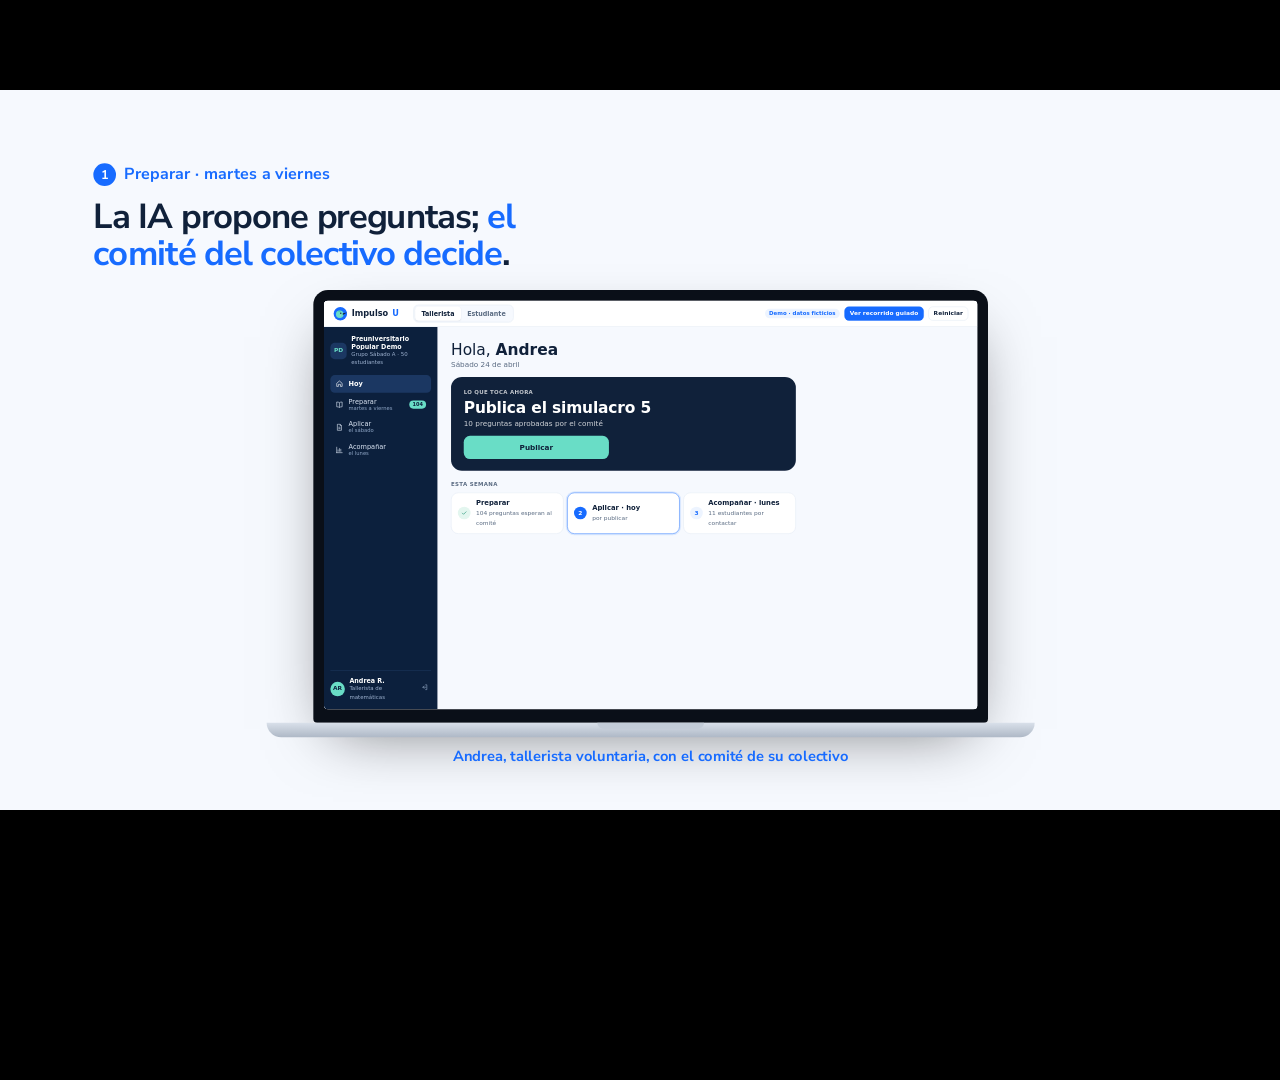
==== vivo/video.html @ 2c9b493f "Deck publicado desde armar_deck.py (2026-11-25)" ====
<!doctype html>
<html lang="es">
<head>
<meta charset="utf-8">
<title>Impulso U · video de la demo</title>
<link rel="preconnect" href="https://fonts.googleapis.com">
<link rel="stylesheet" href="https://fonts.googleapis.com/css2?family=Nunito+Sans:wght@400;600;700&display=swap">
<link rel="stylesheet" href="figuras-doc.css?v=1795576539">
<link rel="stylesheet" href="deck.css?v=1795576539">
</head>
<body class="video">

<section class="lam clara" id="v-preparar" data-escena="vPreparar" data-quien="Video" data-tiempo="0:00" data-notas="">
  <div class="cab-app"><div class="kick a"><span class="mom-n">1</span>Preparar · martes a viernes</div><div class="tit a" style="--i:1">La IA propone preguntas; <em>el comité del colectivo decide</em>.</div></div>
  <div class="laptop" data-app="lap" data-ruta="#/" style="left:470px;top:300px;width:1012px"><div class="pantalla"><div class="vidrio" style="width:980px"></div></div><div class="base"></div></div>
  <div class="quien-dev" style="left:470px;top:985px;width:1012px">Andrea, tallerista voluntaria, con el comité de su colectivo</div>
  <div class="firma"><img class="mk" src="img/logo-isotipo.svg" alt="">Impulso <b>U</b></div><div class="num-l"></div>
</section>
<section class="lam " id="v-aplicar" data-escena="vAplicar" data-quien="Video" data-tiempo="0:00" data-notas="">
  <div class="cab-app"><div class="kick a"><span class="mom-n">2</span>Aplicar · el sábado</div><div class="tit a" style="--i:1">Un código para el grupo, <em>y nada se pierde sin señal</em>.</div></div>
  <div class="tel" data-app="and" data-ruta="#/andrea?p=aplicar" style="left:520px;top:290px;height:680px;width:345px"></div>
  <div class="tel" data-app="tel" data-ruta="#/estudiante" style="left:1060px;top:290px;height:680px;width:345px"></div>
  <div class="quien-dev" style="left:420px;top:990px;width:545px">Andrea · tallerista voluntaria</div>
  <div class="quien-dev" style="left:960px;top:990px;width:545px">Laura · estudiante de grado 11</div>
  <div class="firma"><img class="mk" src="img/logo-isotipo.svg" alt="">Impulso <b>U</b></div><div class="num-l"></div>
</section>
<section class="lam clara" id="v-acompanar" data-escena="vAcompanar" data-quien="Video" data-tiempo="0:00" data-notas="">
  <div class="cab-app"><div class="kick a"><span class="mom-n">3</span>Acompañar · el lunes</div><div class="tit a" style="--i:1">Andrea sabe <em>a quién contactar</em> antes de que abandone.</div></div>
  <div class="tel" data-app="and" data-ruta="#/andrea?p=acompanar" style="left:790px;top:290px;height:680px;width:345px"></div>
  <div class="quien-dev" style="left:688px;top:990px;width:545px">Andrea · tallerista voluntaria</div>
  <div class="firma"><img class="mk" src="img/logo-isotipo.svg" alt="">Impulso <b>U</b></div><div class="num-l"></div>
</section>
<script src="escenas.js?v=1795576539"></script>
<script src="deck.js?v=1795576539"></script>
</body>
</html>
---- vivo/figuras-doc.css ----
/* CSS de las figuras del Doc, encapsulado (lo genera armar_figuras.py). */
.fig-doc *{box-sizing:border-box;margin:0;padding:0}
.fig-doc .fig{width:640px;padding:10px 12px 12px;background:#fff;margin-bottom:30px}
.fig-doc .kick{font-size:9.5px;font-weight:700;color:#176BFF;text-transform:uppercase;letter-spacing:1.1px;margin-bottom:10px}
.fig-doc .row{display:flex;gap:8px;align-items:stretch}
.fig-doc .col{display:flex;flex-direction:column;gap:6px}
.fig-doc .card{border:1px solid #DDE6F2;border-radius:14px;background:#fff;padding:8px 10px;box-shadow:0 2px 10px rgba(16,33,58,.06)}
.fig-doc .soft{background:#EDF4FF;border-color:#EDF4FF;box-shadow:none}
.fig-doc .hot{background:#176BFF;border-color:#176BFF;color:#fff}
.fig-doc .deep{background:#0C203D;border-color:#0C203D;color:#fff}
.fig-doc .amb{background:#FFF3DF;border-color:#F5D9A8}
.fig-doc .dash{border-style:dashed}
.fig-doc .lbl{font-size:8.5px;font-weight:600;color:#176BFF;text-transform:uppercase;letter-spacing:.8px}
.fig-doc .hot .lbl,.fig-doc .deep .lbl{color:#CFE0FF}
.fig-doc .amb .lbl{color:#C27803}
.fig-doc .ttl{font-size:12.5px;font-weight:600;line-height:1.2;margin-top:2px}
.fig-doc .desc{font-size:10px;color:#607187;line-height:1.3;margin-top:3px}
.fig-doc .hot .desc,.fig-doc .deep .desc{color:#E3EDFF}
.fig-doc .q{font-size:10px;font-style:italic;color:#607187;line-height:1.3;margin-top:4px}
.fig-doc .big{font-size:27px;font-weight:800;color:#176BFF;line-height:1}
.fig-doc .deep .big,.fig-doc .deep .mid{color:#69DDC6}
.fig-doc .deep .lbl{color:#69DDC6}
.fig-doc .hot .big,.fig-doc .deep .big{color:#fff}
.fig-doc .amb .big{color:#C27803}
.fig-doc .mid{font-size:19px;font-weight:600;color:#176BFF;line-height:1.05}
.fig-doc .hot .mid{color:#fff}
.fig-doc .note{font-size:8.5px;font-style:italic;color:#607187;margin-top:7px;line-height:1.3}
.fig-doc .note b{font-style:italic;font-weight:600}
.fig-doc .ic{width:17px;height:17px;stroke:#176BFF;fill:none;stroke-width:1.7;stroke-linecap:round;stroke-linejoin:round;flex:none}
.fig-doc .hot .ic,.fig-doc .deep .ic{stroke:#fff}
.fig-doc .amb .ic{stroke:#C27803}
.fig-doc .arr{display:flex;align-items:center;justify-content:center;flex:none;width:16px}
.fig-doc .arr svg{width:14px;height:14px}
.fig-doc .num{width:20px;height:20px;border-radius:6px;background:#EDF4FF;color:#176BFF;font-size:10px;font-weight:600;display:flex;align-items:center;justify-content:center;flex:none}
.fig-doc .num.am{background:#FFF3DF;color:#C27803}
.fig-doc .pill{display:inline-block;flex:none;font-size:8px;font-weight:600;border-radius:9px;padding:2px 7px;text-transform:uppercase}
.fig-doc .p-v{background:#EDF4FF;color:#176BFF}
.fig-doc .p-a{background:#FFF3DF;color:#C27803}
.fig-doc .hd{display:flex;align-items:center;gap:6px}
.fig-doc .chip{border:1px solid #DDE6F2;border-radius:999px;padding:4px 9px;font-size:9.5px;display:flex;align-items:center;gap:5px;background:#fff}
.fig-doc .chip .ic{width:13px;height:13px}
.fig-doc .verif{border:1px dashed #B9CCEA;border-radius:10px;padding:5px 7px;font-size:9px;line-height:1.3;margin-top:6px}
.fig-doc .verif b{color:#176BFF;font-weight:600}
.fig-doc .leg{display:flex;gap:14px;font-size:9px;color:#607187;margin-top:8px;align-items:center}
.fig-doc .sq{width:11px;height:11px;border-radius:3px;display:inline-block;vertical-align:middle;margin-right:4px}
---- vivo/deck.css ----
/* Deck final de Impulso U. Tokens de la guía de marca (artefacto Design System «Impulso U»):
   dos modos (escenario oscuro, app clara), un acento por lámina, Avenir Next, el logo de barras firma cada lámina. */
:root {
  --fondo-o: #0C203D; --sup-o: #10213A; --tinta-o: #FFFFFF; --suave-o: #8FA6C6; --borde-o: #1E3557;
  --fondo-c: #F6F9FE; --sup-c: #FFFFFF; --tinta-c: #10213A; --suave-c: #5A6B82; --borde-c: #DDE6F2;
  --azul: #176BFF; --azul-osc: #0F56D9; --menta: #69DDC6; --suave: #EDF4FF; --ambar: #FFF3DF; --ambar-t: #9A5F00; --ambar-o: #FFB547;
  --ok: #0E8A6A; --mal: #B4372F; --ia: #5B3FC4;
  --fuente: 'Avenir Next', Avenir, 'Nunito Sans', 'Segoe UI', system-ui, sans-serif;
  --curva: cubic-bezier(.2, .7, .2, 1);
}
* { box-sizing: border-box; margin: 0; padding: 0; }
html { width: 100%; height: 100%; overflow: hidden; background: #000; }
body { position: absolute; left: 0; top: 0; width: 1920px; height: 1080px; overflow: hidden; transform-origin: 0 0; font-family: var(--fuente); background: var(--fondo-o); }

/* ---------- Lámina */
.lam { position: absolute; inset: 0; padding: 110px 140px 120px; display: flex; flex-direction: column; opacity: 0; visibility: hidden; transition: opacity .5s ease, visibility .5s; color: var(--tinta-o);
  background: radial-gradient(1100px 760px at 85% 0%, #14325E 0%, var(--fondo-o) 62%); }
.lam.clara { background: var(--fondo-c); color: var(--tinta-c); }
.lam.activa { opacity: 1; visibility: visible; z-index: 2; }
.lam.centro { justify-content: center; }

/* Firma: el logo en la esquina, siempre (guía: el logo firma, no se anima). */
.firma { position: absolute; left: 140px; bottom: 44px; display: flex; align-items: center; gap: 12px; font-size: 22px; font-weight: 700; letter-spacing: -.01em; }
.firma .mk { width: 38px; height: 38px; border-radius: 50%; }
.firma b { color: var(--menta); }
.clara .firma { color: var(--tinta-c); }
.clara .firma b { color: var(--azul); }
.num-l { position: absolute; right: 140px; bottom: 50px; font-size: 18px; color: var(--suave-o); font-variant-numeric: tabular-nums; }
.clara .num-l { color: var(--suave-c); }
.fuente { position: absolute; left: 330px; right: 260px; bottom: 50px; font-size: 17px; line-height: 1.35; color: var(--suave-o); }
.clara .fuente { color: var(--suave-c); }

/* Etiqueta superior (kicker) y titular con tesis */
.kick { font-size: 24px; font-weight: 700; color: var(--menta); letter-spacing: .02em; margin-bottom: 18px; }
.clara .kick { color: var(--azul); }
.tit { font-size: 66px; font-weight: 700; line-height: 1.06; letter-spacing: -.025em; max-width: 24ch; text-wrap: balance; }
.tit em { font-style: normal; color: var(--menta); }
.clara .tit em { color: var(--azul); }
.bajada { font-size: 30px; line-height: 1.38; color: #C9D6EA; margin-top: 20px; max-width: 46ch; }
.clara .bajada { color: var(--suave-c); }

/* Aparición por pasos */
.p { opacity: 0; transform: translateY(26px); transition: opacity .55s var(--curva), transform .55s var(--curva); }
.p.ver { opacity: 1; transform: none; }
.activa .a { animation: entra .7s var(--curva) both; animation-delay: calc(var(--i, 0) * 120ms); }
@keyframes entra { from { opacity: 0; transform: translateY(26px); } to { opacity: 1; transform: none; } }

/* Disposición en dos columnas: texto a la izquierda, producto a la derecha */
.dos { display: grid; grid-template-columns: 640px 1fr; gap: 70px; align-items: center; flex: 1; }
.dos.ancho { grid-template-columns: 560px 1fr; }
.lista-p { display: flex; flex-direction: column; gap: 26px; margin-top: 36px; }
.lista-p > div { display: grid; grid-template-columns: 54px 1fr; gap: 18px; align-items: start; font-size: 27px; line-height: 1.32; color: #DCE6F5; }
.clara .lista-p > div { color: #33465F; }
.lista-p .n { width: 54px; height: 54px; border-radius: 50%; display: grid; place-items: center; font-weight: 700; font-size: 24px; background: rgba(105, 221, 198, .14); color: var(--menta); }
.clara .lista-p .n { background: var(--suave); color: var(--azul); }
.lista-p b { color: #fff; }
.clara .lista-p b { color: var(--tinta-c); }

/* ---------- Dispositivos con la app real adentro */
.escenario { position: relative; height: 760px; }
.laptop { position: absolute; }
.laptop .pantalla { position: relative; background: #0A0F18; border-radius: 22px 22px 6px 6px; padding: 16px 16px 20px; box-shadow: 0 40px 90px -30px rgba(0, 0, 0, .55); }
.laptop .vidrio { position: relative; overflow: hidden; border-radius: 6px; background: #F6F9FE; }
.laptop .base { height: 22px; margin: 0 -70px; background: linear-gradient(#D9E0EA, #AEB8C6); border-radius: 0 0 26px 26px; position: relative; }
.laptop .base::after { content: ''; position: absolute; left: 50%; top: 0; width: 160px; height: 9px; translate: -50% 0; background: #C3CCD8; border-radius: 0 0 10px 10px; }
.tel { position: absolute; overflow: hidden; border-radius: 52px; box-shadow: 0 40px 90px -25px rgba(0, 0, 0, .6); }
.tel.claro { box-shadow: 0 30px 70px -25px rgba(16, 33, 58, .35); }
.vidrio iframe, .tel iframe { position: absolute; left: 0; top: 0; border: 0; transform-origin: 0 0; background: #F6F9FE; }
.tel iframe { background: transparent; }
.cargando::before { content: ''; position: absolute; inset: 0; background: #F6F9FE; }

/* Rótulos sobre la app: aro en el elemento, línea y una caja con el dato */
.capa-rotulos { position: absolute; inset: 0; pointer-events: none; z-index: 5; }
.aro { position: absolute; border: 4px solid var(--menta); border-radius: 14px; transition: opacity .4s var(--curva); opacity: 0; }
.aro.ver { opacity: 1; animation: late .9s ease-in-out 2; }  /* pulsa dos veces al aparecer y queda quieto */
.clara .aro { border-color: var(--azul); }
@keyframes late { 50% { outline: 8px solid rgba(105, 221, 198, .28); outline-offset: 2px; } }
/* Cabecera de las láminas con la app: titular arriba, dispositivos debajo, rótulos en los márgenes */
.cab-app { position: absolute; left: 140px; top: 110px; right: 140px; }
.cab-app .tit { font-size: 52px; max-width: 36ch; }
.rotulo { position: absolute; max-width: 430px; background: var(--sup-o); color: #fff; border: 1px solid #2B4B78; border-radius: 18px; padding: 16px 22px; font-size: 24px; line-height: 1.3; box-shadow: 0 24px 50px -20px rgba(0, 0, 0, .6); opacity: 0; transform: translateY(10px); transition: all .45s var(--curva); }
.rotulo.ver { opacity: 1; transform: none; }
.rotulo .dato { display: block; font-size: 44px; font-weight: 700; color: var(--menta); letter-spacing: -.02em; line-height: 1.05; margin-bottom: 4px; font-variant-numeric: tabular-nums; }
.clara .rotulo { background: var(--tinta-c); border-color: var(--tinta-c); }
.linea-r { position: absolute; height: 3px; background: var(--menta); transform-origin: 0 50%; opacity: 0; transition: opacity .4s; }
.linea-r.ver { opacity: .9; }
.clara .linea-r { background: var(--azul); }

/* ---------- Pila de fotocopias (problema) */
.pila { position: relative; width: 420px; height: 520px; }
.pila span { position: absolute; left: 40px; bottom: 30px; width: 300px; height: 390px; background: #fff; border-radius: 6px; box-shadow: 0 3px 10px rgba(0, 0, 0, .3);
  background-image: repeating-linear-gradient(#fff 0 26px, #E4EAF3 26px 28px); background-position: 0 70px; background-size: 100% calc(100% - 110px); background-repeat: no-repeat;
  opacity: 0; transform: translate(var(--x), calc(var(--y) - 60px)) rotate(var(--r)); transition: opacity .35s ease, transform .55s var(--curva); }
.pila span::before { content: ''; position: absolute; left: 28px; top: 28px; width: 150px; height: 14px; border-radius: 7px; background: #C9D3E2; }
.pila.ver span { opacity: 1; transform: translate(var(--x), var(--y)) rotate(var(--r)); }

/* Puntos: 100 jóvenes */
.puntos { display: grid; grid-template-columns: repeat(10, 46px); gap: 18px; }
.puntos i { width: 46px; height: 46px; border-radius: 50%; background: #fff; opacity: .9; transition: opacity .6s ease, transform .6s var(--curva), background .6s ease; transition-delay: var(--d); }
.puntos.filtro i { opacity: .1; transform: scale(.7); }
.puntos.filtro i.queda { opacity: 1; transform: scale(1.05); background: var(--menta); }
.puntos.meta i.meta { opacity: 1; transform: scale(1.05); background: var(--azul); }
.puntos.meta i.queda { background: var(--menta); }

/* ---------- Gráficos SVG */
.graf text { font-family: var(--fuente); }
.graf .eje { fill: var(--suave-o); font-size: 20px; }
.clara .graf .eje { fill: var(--suave-c); }
.graf .rot { font-size: 24px; font-weight: 600; fill: #fff; }
.clara .graf .rot { fill: var(--tinta-c); }
.graf .val { font-size: 26px; font-weight: 700; fill: #fff; font-variant-numeric: tabular-nums; }
.clara .graf .val { fill: var(--tinta-c); }
.graf .barra { transform-box: fill-box; transform-origin: left; transform: scaleX(0); transition: transform .9s var(--curva); }
.graf .barra.v { transform-origin: bottom; transform: scaleY(0); }
.graf.ver .barra, .ver .graf .barra { transform: none; }
.graf .arco { transition: stroke-dashoffset 1.1s var(--curva); }

/* Matriz de competencia */
.matriz { position: relative; width: 1100px; height: 640px; border-left: 3px solid #C7D3E3; border-bottom: 3px solid #C7D3E3; margin: 10px 0 0 170px; }
.matriz .cuad { position: absolute; left: 50%; top: 0; width: 50%; height: 50%; background: #E3EDFF; border-radius: 0 0 0 28px; }
.matriz .eje { position: absolute; font-size: 22px; font-weight: 600; color: var(--suave-c); }
.matriz .x-izq { left: 0; bottom: -42px; } .matriz .x-der { right: 0; bottom: -42px; }
.matriz .y-arr { left: -18px; top: 0; transform: translateX(-100%); text-align: right; width: 160px; }
.matriz .y-aba { left: -18px; bottom: 0; transform: translateX(-100%); text-align: right; width: 160px; }
.matriz .pto { position: absolute; translate: -50% -50%; background: #fff; border: 1px solid var(--borde-c); border-radius: 22px; padding: 14px 22px; font-size: 26px; font-weight: 700; color: var(--tinta-c); box-shadow: 0 8px 24px rgba(16, 33, 58, .08); white-space: nowrap; }
.matriz .pto span { display: block; font-size: 18px; font-weight: 500; color: var(--suave-c); margin-top: 3px; }
.matriz .pto.gris { background: #EEF2F7; color: var(--suave-c); }
.matriz .pto.nuestro { background: var(--azul); border-color: var(--azul); color: #fff; font-size: 32px; box-shadow: 0 20px 40px -14px rgba(23, 107, 255, .7); }
.matriz .pto.nuestro span { color: #DCE8FF; }

/* Quién ve qué: matriz de acceso */
.acceso { border-collapse: separate; border-spacing: 0; font-size: 24px; color: var(--tinta-c); }
.acceso th { font-size: 19px; font-weight: 700; color: var(--suave-c); text-align: center; padding: 0 14px 14px; vertical-align: bottom; line-height: 1.2; }
.acceso th:first-child { text-align: left; }
.acceso td { padding: 15px 14px; border-top: 1px solid var(--borde-c); text-align: center; }
.acceso td:first-child { text-align: left; font-weight: 600; white-space: nowrap; }
.acceso td small { display: block; font-size: 16px; font-weight: 500; color: var(--suave-c); }
.si, .no, .agr { display: inline-grid; place-items: center; width: 42px; height: 42px; border-radius: 50%; font-weight: 700; font-size: 22px; }
.si { background: #E3F7F1; color: var(--ok); }
.no { background: #F1F4F8; color: #9AA8BA; }
.agr { width: auto; padding: 0 14px; border-radius: 21px; background: var(--suave); color: var(--azul); font-size: 17px; height: 36px; }
.acceso tr.ia td:first-child { color: var(--ia); }

/* Línea de vida de los datos */
.vida { display: grid; grid-template-columns: 1.4fr 1fr 1fr 1.2fr; margin-top: 40px; }
.vida > div { position: relative; padding: 20px 22px 0; border-top: 8px solid var(--azul); font-size: 21px; line-height: 1.3; color: #33465F; }
.vida > div:nth-child(2) { border-color: var(--menta); }
.vida > div:nth-child(3) { border-color: var(--ambar-o); }
.vida > div:nth-child(4) { border-color: #C3CCD8; }
.vida b { display: block; color: var(--tinta-c); font-size: 22px; margin-bottom: 4px; }

/* Flujo de responsables (datos) */
.flujo { display: flex; align-items: center; gap: 18px; margin-top: 34px; }
.flujo .nodo { background: var(--sup-c); border: 1px solid var(--borde-c); border-radius: 20px; padding: 18px 22px; font-size: 21px; line-height: 1.3; color: #33465F; width: 250px; }
.flujo .nodo b { display: block; font-size: 23px; color: var(--tinta-c); }
.flujo .nodo.resp { border: 2px solid var(--azul); }
.flujo .fl { font-size: 34px; color: var(--azul); }

/* Embudo del mercado */
.embudo { display: flex; flex-direction: column; align-items: center; gap: 14px; }
.embudo > div { border-radius: 24px; padding: 22px 36px; text-align: center; font-size: 24px; line-height: 1.3; color: #DCE6F5; background: rgba(255, 255, 255, .06); border: 1px solid rgba(255, 255, 255, .14); }
.embudo > div b { display: block; font-size: 46px; color: #fff; letter-spacing: -.02em; }
.embudo > div:nth-child(1) { width: 100%; }
.embudo > div:nth-child(2) { width: 78%; }
.embudo > div:nth-child(3) { width: 56%; background: rgba(105, 221, 198, .14); border-color: rgba(105, 221, 198, .55); }
.embudo > div:nth-child(3) b { color: var(--menta); }

/* Columnas del MVP */
.mvp { display: grid; grid-template-columns: repeat(3, 1fr); gap: 28px; margin-top: 30px; }
.mvp .cab { border-radius: 16px; padding: 16px 22px; font-size: 28px; font-weight: 700; margin-bottom: 14px; }
.mvp .c1 .cab { background: var(--azul); color: #fff; }
.mvp .c2 .cab { background: var(--tinta-c); color: #fff; }
.mvp .c3 .cab { background: var(--ambar); color: var(--ambar-t); }
.mvp ul { list-style: none; display: flex; flex-direction: column; gap: 10px; }
.mvp li { background: #fff; border-radius: 14px; padding: 14px 20px; font-size: 23px; color: var(--tinta-c); box-shadow: 0 6px 18px rgba(16, 33, 58, .06); }
.mvp li span { display: block; font-size: 17px; color: var(--suave-c); margin-top: 2px; }

/* Equipo */
.equipo { display: grid; grid-template-columns: repeat(4, 1fr); gap: 28px; margin-top: 44px; }
.persona { background: #fff; border-radius: 24px; padding: 30px; box-shadow: 0 10px 30px rgba(16, 33, 58, .08); }
.persona .av { width: 80px; height: 80px; border-radius: 50%; background: var(--suave); color: var(--azul); font-size: 30px; font-weight: 700; display: grid; place-items: center; margin-bottom: 18px; }
.persona h3 { font-size: 30px; color: var(--tinta-c); }
.persona .rol { font-size: 20px; font-weight: 700; color: var(--azul); margin-top: 4px; }
.persona p { font-size: 21px; color: var(--suave-c); margin-top: 10px; line-height: 1.35; }

/* Tabla de escenarios (anexo) */
.tabla { border-collapse: collapse; margin-top: 30px; font-size: 32px; color: var(--tinta-c); font-variant-numeric: tabular-nums; }
.tabla th { font-size: 22px; color: var(--suave-c); text-align: right; padding: 14px 40px; border-bottom: 2px solid var(--tinta-c); }
.tabla th:first-child, .tabla td:first-child { text-align: left; }
.tabla td { padding: 16px 40px; text-align: right; border-bottom: 1px solid var(--borde-c); }
.tabla tr.base td { font-weight: 700; color: var(--azul); }
.tabla td.neg { color: var(--mal); }

/* El colibrí: siempre sobre su círculo; uno por lámina */
.colibri { width: 220px; height: 220px; border-radius: 50%; }
.colibri.aro-b { box-shadow: 0 0 0 10px rgba(255, 255, 255, .92); }

/* Figuras del Doc en el anexo */
.figlam .fig-doc { transform-origin: 0 0; }

/* Vista libre de la app (anexo): ocupa toda la lámina */
.libre { position: absolute; inset: 0; }
.libre iframe { width: 100%; height: 100%; border: 0; }

#capa-num { display: none; }
body.con-num .num-l { display: block; }
.num-l { display: none; }

/* Cuadrante de competencia (2×2 con ejes al centro) */
.cuadrante { position: relative; width: 1420px; height: 640px; margin: 24px auto 0; }
.cuadrante .q { position: absolute; width: 50%; height: 50%; padding: 18px 24px; }
.cuadrante .q span { font-size: 18px; font-weight: 700; letter-spacing: .04em; text-transform: uppercase; color: #9AA8BA; }
.cuadrante .q1 { left: 0; top: 0; } .cuadrante .q2 { left: 50%; top: 0; background: #E3EDFF; border-radius: 0 28px 0 0; }
.cuadrante .q2 span { color: var(--azul); } .cuadrante .q3 { left: 0; top: 50%; } .cuadrante .q4 { left: 50%; top: 50%; }
.cuadrante .q2, .cuadrante .q4 { text-align: right; }
.cuadrante .q3, .cuadrante .q4 { display: flex; align-items: flex-end; } .cuadrante .q4 { justify-content: flex-end; }
.cuadrante .ej-x { position: absolute; left: 0; right: 0; top: 50%; height: 3px; background: #C7D3E3; }
.cuadrante .ej-y { position: absolute; top: 0; bottom: 0; left: 50%; width: 3px; background: #C7D3E3; }
.cuadrante .et { position: absolute; font-size: 20px; font-weight: 700; color: var(--suave-c); background: var(--fondo-c); padding: 2px 10px; }
.cuadrante .et-arr { left: 50%; top: -14px; translate: -50% 0; } .cuadrante .et-aba { left: 50%; bottom: -14px; translate: -50% 0; }
.cuadrante .et-izq { left: 0; top: 50%; translate: 0 -50%; } .cuadrante .et-der { right: 0; top: 50%; translate: 0 -50%; }
.cuadrante .pto { position: absolute; translate: -50% -50%; background: #fff; border: 1px solid var(--borde-c); border-radius: 18px; padding: 10px 18px; font-size: 23px; font-weight: 700; color: var(--tinta-c); box-shadow: 0 8px 24px rgba(16, 33, 58, .08); white-space: nowrap; }
.cuadrante .pto span { display: block; font-size: 16px; font-weight: 500; color: var(--suave-c); }
.cuadrante .pto.gris { background: #EEF2F7; color: var(--suave-c); }
.cuadrante .pto.nuestro { background: var(--azul); border-color: var(--azul); color: #fff; font-size: 30px; padding: 14px 24px; box-shadow: 0 20px 40px -14px rgba(23, 107, 255, .7); }
.cuadrante .pto.nuestro span { color: #DCE8FF; font-size: 18px; }

/* Tracción: hitos en una línea de tiempo */
.hitos { display: grid; grid-template-columns: repeat(4, 1fr); gap: 36px; margin-top: 90px; position: relative; border-top: 4px solid #1E3557; padding-top: 40px; }
.hitos > div { position: relative; font-size: 24px; line-height: 1.35; color: #DCE6F5; }
.hitos .pt { position: absolute; top: -54px; left: 0; width: 26px; height: 26px; border-radius: 50%; background: var(--menta); box-shadow: 0 0 0 8px rgba(105, 221, 198, .2); }
.hitos b { display: block; font-size: 22px; color: var(--suave-o); }
.hitos .cifra { font-size: 84px; font-weight: 700; color: var(--menta); letter-spacing: -.03em; line-height: 1.05; margin: 8px 0 6px; }

/* Go-to-market: flujo por etapas */
.gtm { display: grid; grid-template-columns: 1fr 44px 1fr 44px 1fr 44px 1fr; align-items: stretch; margin-top: 40px; }
.gtm > div:not(.fl) { background: #fff; border-radius: 22px; padding: 24px 24px 20px; box-shadow: 0 10px 30px rgba(16, 33, 58, .07); display: flex; flex-direction: column; }
.gtm .et { font-size: 18px; font-weight: 700; letter-spacing: .05em; text-transform: uppercase; color: var(--azul); }
.gtm b { font-size: 27px; color: var(--tinta-c); margin-top: 8px; line-height: 1.15; }
.gtm p { font-size: 20px; color: var(--suave-c); line-height: 1.35; margin-top: 10px; flex: 1; }
.gtm .met { margin-top: 14px; font-size: 18px; font-weight: 700; color: var(--tinta-c); background: var(--suave); border-radius: 12px; padding: 8px 12px; }
.gtm .destacado { background: var(--azul) !important; }
.gtm .destacado .et, .gtm .destacado p { color: #DCE8FF; } .gtm .destacado b { color: #fff; } .gtm .destacado .met { background: rgba(255, 255, 255, .16); color: #fff; }
.gtm .fl { display: grid; place-items: center; font-size: 34px; color: var(--azul); }
.venta { margin-top: 30px; font-size: 22px; color: #33465F; background: var(--ambar); border-radius: 16px; padding: 16px 22px; }
.venta b { color: var(--ambar-t); }

/* Impacto: un punto por joven */
.campo { position: relative; margin-top: 34px; }
.campo canvas { width: 1640px; height: 440px; display: block; }
.campo .leyenda { display: flex; gap: 40px; margin-top: 14px; font-size: 22px; color: var(--suave-o); }
.campo .leyenda i { display: inline-block; width: 14px; height: 14px; border-radius: 50%; background: var(--menta); margin-right: 10px; vertical-align: 1px; }
.campo .leyenda i.gris { background: #2B4B78; }
.campo .leyenda b { color: var(--menta); }
.tres { display: grid; grid-template-columns: repeat(3, 1fr); gap: 40px; margin-top: 30px; }
.tres > div { font-size: 22px; line-height: 1.35; color: #C9D6EA; border-top: 2px solid #1E3557; padding-top: 14px; }
.tres b { display: block; font-size: 40px; color: #fff; letter-spacing: -.02em; margin-bottom: 4px; }

/* Costo por estudiante: pictograma */
.pictos { display: grid; grid-template-columns: 300px 90px 1fr; align-items: start; gap: 30px; margin-top: 60px; }
.pictos .uno, .pictos .muchos { display: flex; flex-direction: column; }
.pictos .fila { display: flex; flex-wrap: wrap; gap: 10px; }
.pictos b { font-size: 46px; color: var(--tinta-c); letter-spacing: -.02em; margin-top: 14px; display: block; }
.pictos span { font-size: 22px; color: var(--suave-c); }
.pictos .igual { font-size: 80px; font-weight: 700; color: var(--suave-c); text-align: center; margin-top: 10px; }
.per { display: inline-block; animation: entra .5s var(--curva) both; animation-delay: var(--d); }
.per.chica svg { width: 34px; height: 44px; }
.p:not(.ver) .per { animation: none; }

/* Cuadrante con logos de los competidores */
.cuadrante .pto.logo { display: grid; grid-template-columns: auto 1fr; column-gap: 12px; align-items: center; text-align: left; }
.cuadrante .pto.logo img { width: 40px; height: 40px; border-radius: 10px; object-fit: contain; grid-row: span 2; background: #fff; }
.cuadrante .pto.logo img + img { margin-left: -6px; }
.cuadrante .pto.logo:has(img + img) { grid-template-columns: auto auto 1fr; }
.cuadrante .pto.logo:has(img + img) span { grid-column: 3; }
.cuadrante .pto.logo span { grid-column: 2; }
.cuadrante .pto.nuestro.logo img { border-radius: 50%; background: none; }

/* Go-to-market: etapas y red */
.etapas { display: flex; flex-direction: column; gap: 22px; }
.etapas > div { font-size: 22px; line-height: 1.35; color: #C9D6EA; border-left: 4px solid #1E3557; padding-left: 18px; }
.etapas > div.ver { border-color: var(--menta); }
.etapas b { display: block; font-size: 24px; color: #fff; margin-bottom: 4px; }
.red .p { transition: opacity .6s var(--curva); transform: none !important; }

/* ---------- Mercado: el hueco entre colectivos y simulacros pagos */
.hueco { display: grid; grid-template-columns: 500px 1fr 500px; align-items: start; margin-top: 30px; }
.hueco .lado { display: flex; flex-direction: column; align-items: center; text-align: center; }
.hueco .lado img { width: 430px; height: 307px; }
.hueco .lado b { font-size: 30px; margin-top: 10px; }
.hueco .lado span { font-size: 21px; line-height: 1.35; color: #C9D6EA; margin-top: 6px; max-width: 26ch; }
.hueco .medio { position: relative; height: 300px; }
.hueco .vacio, .hueco .puente { position: absolute; left: 0; right: 0; top: 190px; width: 100%; height: 40px; }
.hueco .puente { transform: scaleX(0); transform-origin: left; opacity: 1; transition: transform 1s var(--curva) .2s; }
.hueco .puente.ver { transform: scaleX(1); }
.hueco .cruza { position: absolute; width: 170px; height: 170px; top: 40px; left: -60px; opacity: 0; transform: none; transition: left 1.2s var(--curva), opacity .4s; }
.hueco .cruza.ver { left: calc(50% - 85px); opacity: 1; }
.hueco .nombre { position: absolute; left: 0; right: 0; top: 236px; text-align: center; font-size: 30px; font-weight: 700; color: var(--menta); }
.criterios { display: grid; grid-template-columns: repeat(3, 1fr); gap: 30px; margin-top: auto; margin-bottom: 30px; }
.criterios > div { font-size: 21px; line-height: 1.35; color: #C9D6EA; border-top: 3px solid var(--menta); padding-top: 14px; }
.criterios b { display: block; font-size: 24px; color: #fff; margin-bottom: 4px; }
.criterios i { color: var(--ambar-o); font-style: normal; }

/* ---------- Go-to-market: 12 semanas y compuerta */
.eje-t { font-size: 18px; color: var(--suave-o); margin: 0 0 6px 250px; }
.gantt .p { transform: none; }
.gantt .p rect { transform-box: fill-box; transform-origin: left; transform: scaleX(0); transition: transform .8s var(--curva) .1s; }
.gantt .p.ver rect { transform: scaleX(1); }
.compuerta { background: var(--sup-o); border: 2px solid var(--menta); border-radius: 22px; padding: 26px 28px; display: flex; flex-direction: column; gap: 16px; }
.compuerta .cab { font-size: 26px; font-weight: 700; color: var(--menta); }
.compuerta .ind { display: flex; flex-direction: column; gap: 6px; font-size: 21px; line-height: 1.3; border-top: 1px solid var(--borde-o); padding-top: 14px; }
.compuerta .ind i { align-self: flex-start; font-style: normal; font-size: 17px; font-weight: 700; color: var(--ambar-o); border: 2px dashed var(--ambar-o); border-radius: 999px; padding: 3px 14px; }
.despues { font-size: 22px; line-height: 1.4; color: #C9D6EA; margin-top: auto; margin-bottom: 40px; max-width: 80ch; }
.despues b { color: #fff; }

/* ---------- Ask: tramos con compuerta */
.tramos { display: grid; grid-template-columns: repeat(3, 1fr); gap: 40px; align-items: end; margin-top: 40px; height: 520px; }
.tramos .tr { display: flex; flex-direction: column; }
.tramos .llave { font-size: 19px; font-weight: 700; color: var(--ambar-o); border-left: 4px solid var(--ambar-o); padding-left: 12px; margin-bottom: 14px; min-height: 52px; }
.tramos .barra-t { border-radius: 18px 18px 6px 6px; display: flex; align-items: flex-start; padding: 18px 22px; }
.tramos .barra-t b { font-size: 46px; letter-spacing: -.02em; }
.tramos .fuera .barra-t { border: 3px dashed #4C6A96; background: transparent !important; }
.tramos .fuera .barra-t b { font-size: 34px; color: #C9D6EA; }
.tramos .nom { font-size: 26px; font-weight: 700; margin-top: 14px; }
.tramos .cu { font-size: 20px; color: #C9D6EA; margin-top: 4px; }
.ejecutora { display: flex; gap: 22px; align-items: center; margin-top: 26px; font-size: 22px; line-height: 1.4; color: #C9D6EA; max-width: 1200px; }
.ejecutora img { width: 120px; height: 86px; flex: none; }
.ejecutora b { color: #fff; }
.tramos .tr:nth-child(2) .barra-t b { color: var(--sup-o); }

/* ---------- País: Colombia hecha de 100 personas */
.mapa-caja { display: flex; flex-direction: column; align-items: center; }
.mapa .pm { fill: #2B4B78; }
.lam.activa .mapa .pm.entra { animation: enciende .5s var(--curva) forwards; animation-delay: calc(1.1s + var(--d)); }
@keyframes enciende { to { fill: #69DDC6; } }
.mapa-ley { display: flex; gap: 30px; font-size: 22px; color: var(--suave-o); margin-top: 18px; }
.mapa-ley i { display: inline-block; width: 16px; height: 16px; border-radius: 50%; background: #2B4B78; margin-right: 10px; vertical-align: -1px; }
.mapa-ley i.si { background: var(--menta); }

/* ---------- Bogotá: la barra de bachilleres; el tramo que no entra va al colectivo */
.bog-esc { display: grid; grid-template-columns: 880px 130px 1fr; align-items: center; gap: 20px; margin-top: 60px; }
.bbar { display: flex; height: 120px; gap: 0; }
.bbar > div { height: 100%; transition: transform .8s var(--curva), background .6s, margin .8s var(--curva); }
.bbar .b-entra { background: var(--azul); border-radius: 18px 0 0 18px; }
.bbar .b-fuera { background: #4C6A96; border-radius: 0 18px 18px 0; }
.bog-esc:has(.bog-ley .p.ver) .bbar .b-fuera { background: var(--ambar-o); margin-left: 16px; border-radius: 18px; transform: translateY(-14px); }
.bog-esc:has(.colect.ver) .bbar .b-fuera { transform: translate(40px, -14px); }
.bog-ley { display: flex; flex-wrap: wrap; gap: 10px 34px; font-size: 23px; color: #C9D6EA; margin-top: 22px; }
.bog-ley b { color: #fff; font-size: 30px; margin-right: 6px; }
.bog-ley b.am { color: var(--ambar-o); }
.bog-ley .nota { font-size: 18px; color: var(--suave-o); width: 100%; }
.flecha-b svg { width: 120px; height: 40px; }
.colect { display: flex; flex-direction: column; align-items: center; }
.colect img { width: 460px; height: 329px; }
.colect .chips { display: flex; flex-wrap: wrap; justify-content: center; gap: 10px; margin-top: 10px; max-width: 480px; }
.colect .chips span { font-size: 20px; font-weight: 600; color: var(--sup-o); background: var(--menta); border-radius: 999px; padding: 6px 16px; }

/* ---------- Veinte: el camino de febrero a agosto */
.camino { position: relative; height: 520px; margin-top: 40px; }
.camino .via { position: absolute; left: 0; right: 0; top: 440px; height: 6px; border-radius: 3px; background: linear-gradient(90deg, #2B4B78, var(--menta)); }
.camino .meses span { position: absolute; top: 462px; font-size: 22px; color: var(--suave-o); }
.camino .meta-c { position: absolute; right: 10px; top: 140px; font-size: 22px; font-weight: 700; color: var(--menta); }
.camino .pc { position: absolute; width: 22px; transform: none; transition: transform .6s var(--curva), opacity .6s; }
.camino .pc svg { width: 22px; height: 29px; fill: #8FA6C6; transition: fill .6s; }
.camino .pc.llega svg { fill: #fff; }
.lam.activa .camino .pc { transform: translate(var(--tx), var(--ty)); opacity: .28; transition: transform 2.6s var(--curva) calc(.8s + var(--d)), opacity 1.2s ease calc(2.4s + var(--d)); }
.lam.activa .camino .pc.llega { opacity: 1; }
.lam.activa .camino .pc.llega svg { fill: var(--menta); transition-delay: calc(3s + var(--d)); }
.camino .pc.llega svg { width: 26px; height: 34px; }

/* ---------- Bogotá v2: 73.747 puntos */
.bog2 { position: relative; height: 600px; margin-top: 36px; }
.bog2 canvas { position: absolute; left: 0; top: 0; width: 1180px; height: 470px; }
.bog2 .ley-a, .bog2 .ley-b { position: absolute; top: 496px; font-size: 22px; color: #C9D6EA; }
.bog2 .ley-a { left: 0; }
.bog2 .ley-b { left: 870px; }
.bog2 b { font-size: 30px; color: #fff; margin-right: 6px; }
.bog2 .ley-b b { color: var(--ambar-o); }
.bog2 .colect { position: absolute; right: 0; top: 20px; width: 440px; }
.bog2 .colect img { width: 420px; height: 300px; }

/* ---------- Mercado v2: escala de precios */
.escala .caer { opacity: 0; transform: translateY(-30px); transition: opacity .5s, transform .7s var(--curva); }
.lam.activa .escala .caer { opacity: 1; transform: none; transition-delay: calc(.5s + var(--d)); }
.escala .hueco-b { transform: none; }
.escala .llega-i { transform: translate(-260px, -120px); }
.escala .llega-i.ver { transform: none; transition: transform 1.1s var(--curva), opacity .4s; }

/* ---------- GTM v2: el ciclo de dos lados */
.volante .p { transform: none; }
.volante .arco-v { stroke-dasharray: 1; stroke-dashoffset: 1; opacity: 1; transition: stroke-dashoffset .9s var(--curva); }
.volante .arco-v.ver { stroke-dashoffset: 0; }
.volante .arco-v:not(.ver) { marker-end: none; }
.vtxt { font-size: 19px; line-height: 1.3; color: #C9D6EA; font-family: var(--fuente); }
.dos-lados { display: flex; flex-direction: column; gap: 26px; }
.dos-lados > div { font-size: 20px; line-height: 1.35; color: #C9D6EA; border-left: 4px solid var(--menta); padding-left: 18px; }
.dos-lados span { display: block; font-size: 17px; font-weight: 700; letter-spacing: .04em; text-transform: uppercase; color: var(--menta); }
.dos-lados b { display: block; font-size: 26px; color: #fff; margin: 2px 0; }
.dos-lados > div.p { border-color: var(--ambar-o); }
.dos-lados > div.p span { color: var(--ambar-o); }

/* ---------- Impacto v2: tres dimensiones */
.dim3 { display: flex; flex-direction: column; gap: 22px; margin-top: 40px; }
.dim3 > div { font-size: 21px; line-height: 1.35; color: #C9D6EA; border-top: 2px solid #1E3557; padding-top: 12px; }
.dim3 span { display: block; font-size: 17px; font-weight: 700; letter-spacing: .04em; text-transform: uppercase; color: var(--menta); }
.dim3 b { font-size: 34px; color: #fff; margin-right: 10px; letter-spacing: -.02em; }

/* ---------- GTM v3: embudo sobre el producto */
.gtm2 { position: absolute; left: 140px; right: 140px; top: 330px; height: 470px; }
.gtm2 .et { position: absolute; top: 300px; font-size: 20px; line-height: 1.35; color: #C9D6EA; }
.gtm2 .et:first-child { top: 0; }
.gtm2 .et b { display: block; font-size: 25px; color: #fff; margin-bottom: 4px; }
.gtm2 .fl { position: absolute; top: 120px; width: 26px; height: 26px; border-top: 5px solid var(--menta); border-right: 5px solid var(--menta); transform: rotate(45deg); }
.gtm2 .fl.p { transform: rotate(45deg) translateY(10px); }
.gtm2 .fl.p.ver { transform: rotate(45deg); }
.dev-p .laptop { transition: opacity .5s; }
.conv { position: absolute; left: 140px; right: 140px; top: 840px; display: flex; align-items: center; gap: 18px; flex-wrap: wrap; font-size: 20px; color: #C9D6EA; }
.conv .lbl-c { font-size: 17px; font-weight: 700; letter-spacing: .04em; text-transform: uppercase; color: var(--ambar-o); }
.conv .pill { font-size: 21px; font-weight: 700; color: var(--sup-o); background: var(--ambar-o); border-radius: 999px; padding: 8px 18px; }
.conv .pill.sec { background: transparent; color: var(--ambar-o); border: 2px dashed var(--ambar-o); }

/* ---------- Ask v3: el puente */
.puente-g .p { transform: none; }
.cuatro { display: flex; flex-direction: column; gap: 18px; margin-top: 10px; }
.cuatro > div { font-size: 20px; line-height: 1.35; color: #C9D6EA; border-left: 4px solid var(--menta); padding-left: 16px; }
.cuatro span { display: block; font-size: 17px; font-weight: 700; letter-spacing: .04em; text-transform: uppercase; color: var(--menta); margin-bottom: 2px; }
.cuatro .ejec { border-color: var(--ambar-o); }
.cuatro .ejec span { color: var(--ambar-o); }

/* ---------- Metas v2: la regla de 20 a 40 */
.regla { position: relative; display: flex; height: 44px; margin-top: 44px; background: var(--borde-c); border-radius: 22px; }
.regla .hoy { background: var(--suave-c); border-radius: 22px 0 0 22px; position: relative; }
.regla .meta-r { background: var(--azul); position: relative; border-radius: 0 22px 22px 0; }
.regla span { position: absolute; top: 54px; right: 0; transform: translateX(50%); font-size: 20px; font-weight: 700; white-space: nowrap; }
.regla .hoy span { color: var(--suave-c); }
.regla .meta-r span { color: var(--azul); }
.lista-m { display: flex; flex-direction: column; gap: 14px; margin-top: 80px; }
.lista-m > div { display: grid; grid-template-columns: 110px 1fr; align-items: baseline; font-size: 21px; color: var(--suave-c); }
.lista-m b { display: block; font-size: 30px; color: var(--tinta-c); letter-spacing: -.02em; }
.dev-p .laptop .base { margin: 0 -22px; }

/* ---------- Bogotá v3: la cifra, la proporción y el colectivo */
.bog3 { display: flex; flex-direction: column; }
.bog3 .cifra-g { font-size: 168px; font-weight: 700; line-height: .9; letter-spacing: -.05em; color: var(--ambar-o); font-variant-numeric: tabular-nums; }
.bog3 .sub { font-size: 26px; line-height: 1.35; color: #C9D6EA; margin-top: 14px; max-width: 34ch; }
.bog3 .sub b { color: #fff; }
.bog3 .prop { height: 22px; border-radius: 11px; background: var(--azul); margin-top: 28px; overflow: hidden; display: flex; justify-content: flex-end; }
.bog3 .prop .fuera { background: var(--ambar-o); transform-origin: right; transform: scaleX(0); transition: transform 1.4s var(--curva) .6s; }
.lam.activa .bog3 .prop .fuera { transform: scaleX(1); }
.bog3 .colect3 { display: flex; align-items: center; gap: 28px; margin-top: 40px; }
.bog3 .colect3 img { width: 340px; height: 243px; flex: none; }
.bog3 .colect3 .chips { display: flex; flex-direction: column; align-items: flex-start; gap: 12px; }
.bog3 .colect3 .chips span { font-size: 22px; font-weight: 600; color: var(--sup-o); background: var(--menta); border-radius: 999px; padding: 7px 18px; }

/* ---------- Mercado v3: tres zonas por precio */
.cap-m { font-size: 22px; color: var(--suave-o); margin-top: 26px; }
.tres-z { display: grid; grid-template-columns: 1fr 1fr 1fr; gap: 40px; margin-top: 18px; align-items: stretch; }
.tres-z .z { display: flex; flex-direction: column; align-items: center; text-align: center; }
.tres-z .z img { width: 250px; height: 179px; }
.tres-z .precio { font-size: 52px; font-weight: 700; letter-spacing: -.03em; margin-top: 10px; color: #fff; }
.tres-z .precio.menta { color: var(--menta); }
.tres-z .precio.gris { color: #C9D6EA; font-size: 44px; }
.tres-z b { font-size: 26px; margin-top: 4px; }
.tres-z span { font-size: 20px; line-height: 1.35; color: #C9D6EA; margin-top: 6px; max-width: 30ch; }
.tres-z .medio-z { position: relative; border: 3px dashed #4C6A96; border-radius: 26px; justify-content: center; min-height: 400px; }
.tres-z .vacio-z { position: absolute; inset: 0; display: grid; place-items: center; font-size: 30px; font-weight: 700; color: var(--ambar-o); transform: none; }
.tres-z .medio-z:has(.llega-z.ver) { border-color: var(--menta); background: rgba(105,221,198,.06); }
.tres-z .medio-z:has(.llega-z.ver) .vacio-z { opacity: 0; }
.tres-z .llega-z { display: flex; flex-direction: column; align-items: center; }
.tres-z .llega-z img { width: 170px; height: 170px; }

/* ---------- GTM v4: a quién, motor y canales */
.gtm4 { display: grid; grid-template-columns: 500px 1fr; gap: 40px; margin-top: 30px; height: 470px; }
.icp { display: flex; flex-direction: column; gap: 22px; }
.icp .h, .canales .h { font-size: 17px; font-weight: 700; letter-spacing: .04em; text-transform: uppercase; color: var(--menta); }
.icp > div:not(.h) { font-size: 20px; line-height: 1.35; color: #C9D6EA; border-left: 4px solid var(--menta); padding-left: 16px; }
.icp span { display: block; font-size: 16px; font-weight: 700; letter-spacing: .04em; text-transform: uppercase; color: var(--suave-o); }
.icp b { display: block; font-size: 25px; color: #fff; margin: 2px 0; }
.motor .paso-s { opacity: 0; transition: opacity .6s var(--curva); }
.motor .paso-s.ver { opacity: 1; }
.mtxt { font-size: 18px; line-height: 1.3; color: #C9D6EA; font-family: var(--fuente); }
.canales { display: grid; grid-template-columns: 200px 1fr 1fr 1fr; gap: 30px; align-items: start; margin-top: auto; margin-bottom: 40px; }
.canales > div { font-size: 19px; line-height: 1.35; color: #C9D6EA; border-top: 3px solid var(--azul); padding-top: 12px; }
.canales b { display: block; font-size: 22px; color: #fff; margin-bottom: 4px; }
.canales .h { padding-top: 14px; }

/* ---------- Ask: las barras crecen y 2029 se sella */
.puente-g .crece { transform-box: fill-box; transform-origin: bottom; transform: scaleY(0); transition: transform 1s var(--curva); }
.puente-g .p.ver .crece { transform: none; }
.puente-g .p text { opacity: 0; transition: opacity .5s ease 1s; }
.puente-g .p.ver text { opacity: 1; }
.puente-g .sello { opacity: 0; transform-box: fill-box; transform-origin: center; transform: scale(.4); transition: opacity .4s ease 1.3s, transform .7s cubic-bezier(.3,1.6,.5,1) 1.3s; }
.puente-g .p.ver .sello { opacity: 1; transform: none; }
.puente-g .sello text { opacity: 1 !important; }
.motor .rot { fill: #fff; font-weight: 700; }

/* ---------- Video de la demo */
.mom-n { display: inline-grid; place-items: center; width: 34px; height: 34px; border-radius: 50%; background: var(--azul); color: #fff; font-size: 19px; margin-right: 12px; vertical-align: 1px; }
.lam:not(.clara) .mom-n { background: var(--menta); color: var(--sup-o); }
.video-caja { position: absolute; left: 50%; top: 290px; width: 1280px; height: 720px; translate: -50% 0; border-radius: 22px; overflow: hidden; background: #000; box-shadow: 0 40px 90px -30px rgba(0,0,0,.6); }
.video-caja video { width: 100%; height: 100%; display: block; }
.video-caja .play { position: absolute; inset: 0; display: grid; place-items: center; font-size: 90px; color: #fff; background: rgba(12,32,61,.35); transition: opacity .4s; }
.video-caja.sonando .play { opacity: 0; pointer-events: none; }
body.video .firma, body.video .num-l { display: none; }

/* ---------- GTM v5: entrar, convertir, expandir */
.lce { display: grid; grid-template-columns: 200px repeat(3, 1fr); gap: 0 18px; margin-top: 44px; }
.lce .filas-r, .lce .fase { display: grid; grid-template-rows: 96px repeat(4, 118px); }
.lce .filas-r span { font-size: 17px; font-weight: 700; letter-spacing: .04em; text-transform: uppercase; color: var(--menta); padding-top: 20px; border-top: 1px solid var(--borde-o); }
.lce .filas-r span:first-child { border: 0; }
.lce .fase > div { font-size: 21px; line-height: 1.35; color: #DCE6F5; padding: 18px 14px 0 4px; border-top: 1px solid var(--borde-o); }
.lce .fase .chev { border: 0; padding: 18px 50px 0 30px; background: var(--azul); color: #DCE6F5; font-size: 19px; clip-path: polygon(0 0, calc(100% - 36px) 0, 100% 50%, calc(100% - 36px) 100%, 0 100%, 26px 50%); }
.lce .fase:nth-child(2) .chev { clip-path: polygon(0 0, calc(100% - 36px) 0, 100% 50%, calc(100% - 36px) 100%, 0 100%); }
.lce .fase .chev b { display: block; font-size: 28px; color: #fff; }
.lce .fase:nth-child(4) .chev { background: var(--menta); color: var(--sup-o); }
.lce .fase:nth-child(4) .chev b { color: var(--sup-o); }
.lce .fase .meta-f { color: var(--ambar-o); font-weight: 700; }
.lce .fase.p { transform: translateX(-20px); }
.lce .fase.p.ver { transform: none; }

/* ---------- Ask v4: cascada */
.cascada .p { transform: none; }
.cascada .crece { transform-box: fill-box; transform-origin: bottom; transform: scaleY(0); transition: transform .8s var(--curva) var(--d); }
.cascada .p.ver .crece { transform: none; }
.cascada .p text, .cascada .p foreignObject { opacity: 0; transition: opacity .4s ease calc(var(--d) + .6s); }
.cascada .p.ver text, .cascada .p.ver foreignObject { opacity: 1; }
.cas-rot { font-size: 17px; line-height: 1.2; color: #C9D6EA; text-align: center; font-family: var(--fuente); }
.cuatro > div.p { transform: none; }

/* ---------- Ask v5: monto, uso de los fondos e hitos */
.ask5 { display: grid; grid-template-columns: 860px 1fr; gap: 80px; margin-top: 10px; }
.ask5 .monto { font-size: 190px; font-weight: 700; line-height: .95; letter-spacing: -.05em; color: var(--menta); }
.usos { display: flex; height: 120px; margin-top: 50px; border-radius: 18px; overflow: hidden; }
.usos > div { padding: 18px 20px; font-size: 19px; line-height: 1.3; }
.usos b { display: block; font-size: 30px; letter-spacing: -.02em; }
.usos .u1 { background: var(--azul); color: #DCE8FF; }
.usos .u1 b { color: #fff; }
.usos .u2 { background: var(--menta); color: var(--sup-o); }
.usos-ley { display: grid; grid-template-columns: 73% 27%; margin-top: 12px; font-size: 18px; color: var(--ambar-o); font-weight: 700; }
.hitos-ask .h-tit { font-size: 17px; font-weight: 700; letter-spacing: .04em; text-transform: uppercase; color: var(--menta); margin-bottom: 18px; }
.hitos-ask ol { list-style: none; position: relative; display: flex; flex-direction: column; gap: 20px; padding-left: 34px; }
.hitos-ask ol::before { content: ''; position: absolute; left: 9px; top: 8px; bottom: 8px; width: 3px; background: #2B4B78; }
.hitos-ask li { position: relative; font-size: 21px; line-height: 1.3; color: #DCE6F5; }
.hitos-ask li::before { content: ''; position: absolute; left: -32px; top: 6px; width: 17px; height: 17px; border-radius: 50%; background: var(--azul); border: 3px solid var(--fondo-o); }
.hitos-ask li b { display: block; font-size: 17px; color: var(--suave-o); letter-spacing: .03em; }
.hitos-ask li.meta::before { background: var(--menta); }
.hitos-ask li.meta { font-weight: 700; color: var(--menta); font-size: 24px; }
.usos .u2 b { font-size: 24px; }

/* ---------- Frontera: los nombres se quedan en el colectivo */
.frontera { position: relative; display: grid; grid-template-columns: 560px 220px 1fr; margin-top: 40px; height: 560px; }
.et-f { font-size: 17px; font-weight: 700; letter-spacing: .04em; text-transform: uppercase; color: var(--menta); margin-bottom: 18px; }
.lado-c .lista-n { position: relative; display: flex; flex-direction: column; gap: 10px; }
.lado-c .nom { font-size: 23px; font-weight: 600; color: #fff; background: var(--sup-o); border: 1.5px solid var(--borde-o); border-radius: 14px; padding: 10px 18px; width: 380px;
  transition: transform 1.1s var(--curva) var(--d), opacity .5s ease calc(var(--d) + .6s), filter .6s ease calc(var(--d) + .4s), color .4s ease calc(var(--d) + .3s); }
.frontera.cruza .lado-c .nom { opacity: .55; transition-delay: 0s; }
.frontera .fantasma { position: absolute; pointer-events: none; font-size: 23px; font-weight: 600; color: #fff; background: var(--azul); border-radius: 14px; padding: 10px 18px; transition: transform 1s var(--curva), opacity .5s ease .7s, filter .5s ease .55s; }
.frontera .fantasma.va { transform: translateX(var(--hasta)) scale(.3); opacity: 0; filter: blur(8px); }
.linea-f { position: relative; }
.linea-f::before { content: ''; position: absolute; left: 50%; top: 0; bottom: 0; border-left: 4px dashed var(--ambar-o); }
.linea-f span { position: absolute; left: 50%; top: 46%; translate: -50% 0; background: var(--fondo-o); color: var(--ambar-o); font-size: 19px; font-weight: 700; padding: 8px 0; white-space: nowrap; }
.rep { background: #fff; color: var(--tinta-c); border-radius: 24px; padding: 28px 30px; min-height: 420px; box-shadow: 0 40px 90px -30px rgba(0,0,0,.6); }
.rep-cab { font-size: 16px; font-weight: 700; letter-spacing: .04em; text-transform: uppercase; color: var(--suave-c); }
.rep-num { margin-top: 18px; }
.rep-num b { display: block; font-size: 120px; line-height: 1; letter-spacing: -.04em; color: var(--azul); font-variant-numeric: tabular-nums; }
.rep-num span { font-size: 22px; color: var(--suave-c); }
.rep-frase { margin-top: 26px; font-size: 26px; line-height: 1.35; font-weight: 600; min-height: 110px; border-left: 5px solid var(--menta); padding-left: 18px; }
.pie-f { margin-top: auto; margin-bottom: 40px; font-size: 24px; font-weight: 700; color: var(--ambar-o); text-align: center; }

/* ---------- Viabilidad técnica y riesgos */
.riesgos { display: grid; grid-template-columns: 470px 1fr; gap: 60px; margin-top: 36px; }
.h-r { font-size: 17px; font-weight: 700; letter-spacing: .04em; text-transform: uppercase; color: var(--menta); margin-bottom: 16px; }
.capas { display: flex; flex-direction: column; gap: 12px; }
.capa { border-radius: 18px; padding: 16px 20px; font-size: 20px; line-height: 1.35; color: #DCE6F5; }
.capa b { display: block; font-size: 23px; color: #fff; }
.capa i { display: block; font-style: normal; font-size: 17px; color: var(--ambar-o); margin-top: 4px; }
.capa.c1 { background: #1B3762; } .capa.c2 { background: #183058; margin: 0 22px; } .capa.c3 { background: var(--menta); color: var(--sup-o); margin: 0 44px; }
.capa.c3 b { color: var(--sup-o); }
.tabla-r { display: flex; flex-direction: column; }
.fila-r { display: grid; grid-template-columns: 250px 1fr 330px; gap: 24px; padding: 16px 0; border-top: 1px solid var(--borde-o); font-size: 19px; line-height: 1.35; color: #C9D6EA; align-items: start; }
.fila-r b { font-size: 22px; color: #fff; }
.fila-r span:last-child { color: var(--menta); }
.cab-r { border: 0; padding-top: 0; font-size: 15px; font-weight: 700; letter-spacing: .04em; text-transform: uppercase; color: var(--suave-o) !important; }
.cab-r span { color: var(--suave-o) !important; }
.pruebas-l { margin-top: auto; margin-bottom: 40px; font-size: 20px; color: #C9D6EA; }
.pruebas-l b { color: #fff; }
/* Los celulares aparecen ya cargados: sin el rectángulo claro mientras carga la app */
.tel { transition: opacity .45s ease; }
.tel.cargando { opacity: 0; }

/* ---------- Viabilidad técnica v2 */
.riesgo2 { display: flex; flex-direction: column; margin-top: 40px; }
.r2 { display: grid; grid-template-columns: 470px 1fr 320px; gap: 30px; align-items: center; padding: 20px 0; border-top: 1px solid var(--borde-o); font-size: 22px; line-height: 1.35; color: #C9D6EA; }
.r2 b { font-size: 26px; color: #fff; }
.r2 i { font-style: normal; justify-self: start; font-size: 18px; font-weight: 700; border-radius: 999px; padding: 6px 16px; }
.r2 i.ok { background: rgba(105,221,198,.15); color: var(--menta); }
.r2 i.pend { background: rgba(255,181,71,.15); color: var(--ambar-o); }
.r2.cab2 { border: 0; padding-top: 0; font-size: 16px; font-weight: 700; letter-spacing: .04em; text-transform: uppercase; color: var(--suave-o); }

/* ---------- Evolución */
.evo { display: grid; grid-template-columns: 560px 80px 760px; align-items: center; margin-top: 20px; }
.hoy-e { background: var(--sup-o); border: 1.5px solid var(--borde-o); border-radius: 24px; padding: 26px 30px; }
.h-e { font-size: 17px; font-weight: 700; letter-spacing: .04em; text-transform: uppercase; color: var(--menta); margin-bottom: 14px; }
.hoy-e ul { list-style: none; display: flex; flex-direction: column; gap: 14px; }
.hoy-e li { font-size: 23px; line-height: 1.3; color: #fff; padding-left: 26px; position: relative; }
.hoy-e li::before { content: '✓'; position: absolute; left: 0; color: var(--menta); font-weight: 700; }
.flecha-e { font-size: 60px; color: var(--menta); text-align: center; }
.agentes .p { transform: none; }
.agentes line { stroke: #2B4B78; stroke-width: 3; }
.agentes circle { fill: var(--menta); }
.agentes .ag-t { font-size: 25px; font-weight: 700; fill: #fff; font-family: var(--fuente); }
.agentes .ag-d { font-size: 19px; fill: #C9D6EA; font-family: var(--fuente); }
.valida { margin-top: auto; margin-bottom: 40px; font-size: 21px; line-height: 1.45; color: #C9D6EA; max-width: 1640px; }
.valida b { color: #fff; }

/* ---------- Demo: entrada, video a pantalla completa y salida */
.lam.pleno { padding: 0; }
.demo-in { position: absolute; inset: 0; display: flex; flex-direction: column; align-items: center; justify-content: center; gap: 26px; transition: opacity .6s ease; }
.demo-v { position: absolute; inset: 0; width: 100%; height: 100%; object-fit: cover; background: var(--fondo-o); opacity: 0; transition: opacity .7s ease; }
.demo-out { position: absolute; inset: 0; display: flex; flex-direction: column; justify-content: center; padding: 0 140px; opacity: 0; pointer-events: none; transition: opacity .8s ease; background: radial-gradient(1100px 760px at 85% 0%, #14325E 0%, var(--fondo-o) 62%); }
.tres-out { display: grid; grid-template-columns: repeat(3, 1fr); gap: 60px; margin-top: 30px; }
.tres-out div { font-size: 26px; line-height: 1.35; color: #C9D6EA; border-top: 3px solid var(--menta); padding-top: 18px; }
.tres-out b { display: block; font-size: 110px; line-height: 1; letter-spacing: -.04em; color: #fff; margin-bottom: 10px; }
.pleno.sonando .demo-in { opacity: 0; }
.pleno.sonando .demo-v { opacity: 1; }
.pleno.fin .demo-out { opacity: 1; }
.pleno.sonando .firma, .pleno.sonando .num-l { opacity: 0; transition: opacity .4s; }

/* ---------- Actores: quién usa, quién se beneficia, quién paga */
.elenco { display: grid; grid-template-columns: repeat(4, 1fr); gap: 30px; margin-top: 50px; }
.actor { display: flex; flex-direction: column; align-items: center; text-align: center; gap: 6px; padding: 30px 22px 28px; border-radius: 26px; background: var(--sup-o); border: 1.5px solid var(--borde-o); }
.actor.c { border: 2px solid var(--ambar-o); }
.av-a { width: 120px; height: 120px; border-radius: 50%; display: grid; place-items: center; background: #1B3762; font-size: 38px; font-weight: 700; color: #fff; overflow: hidden; margin-bottom: 10px; }
.av-a img { width: 108px; height: auto; }
.actor b { font-size: 32px; color: #fff; }
.actor .quien { font-size: 19px; color: var(--suave-o); }
.actor .rol { margin-top: 14px; font-size: 19px; font-weight: 700; border-radius: 999px; padding: 6px 16px; background: rgba(105,221,198,.15); color: var(--menta); }
.actor.c .rol { background: rgba(255,181,71,.18); color: var(--ambar-o); }
.actor .hace { margin-top: 10px; font-size: 20px; line-height: 1.35; color: #DCE6F5; min-height: 54px; }
.actor .precio { margin-top: 14px; font-size: 26px; font-weight: 700; color: var(--menta); }
.actor.c .precio { color: var(--ambar-o); }
.quien-dev { position: absolute; text-align: center; font-size: 22px; font-weight: 700; color: var(--menta); }
.clara .quien-dev { color: var(--azul); }

/* Al terminar la demo: la última imagen queda, se oscurece y aparece la pregunta que responde la lámina siguiente */
.demo-puente { position: absolute; inset: 0; display: flex; flex-direction: column; justify-content: flex-end; padding: 0 140px 150px; opacity: 0; pointer-events: none;
  background: linear-gradient(180deg, rgba(12,32,61,.15) 0%, rgba(12,32,61,.88) 55%, rgba(12,32,61,.97) 100%); transition: opacity 1.1s ease; }
.pleno.fin .demo-puente { opacity: 1; }
.pleno.fin .demo-v { filter: blur(2px); transition: filter 1.1s ease, opacity .7s ease; }

/* ---------- Viabilidad técnica v3: flujo y pruebas */
.flujo-t { display: grid; grid-template-columns: 1fr 70px 1fr 70px 1fr 70px 1fr; align-items: start; margin-top: 60px; }
.nodo-t { display: flex; flex-direction: column; align-items: center; text-align: center; gap: 8px; }
.nodo-t img { width: 120px; height: 120px; }
.ico-t { width: 120px; height: 120px; border-radius: 50%; background: #1B3762; display: grid; place-items: center; font-size: 52px; color: var(--menta); }
.nodo-t b { font-size: 28px; color: #fff; margin-top: 6px; }
.nodo-t span { font-size: 20px; line-height: 1.35; color: #C9D6EA; max-width: 18ch; }
.con-t { height: 4px; margin-top: 58px; background: linear-gradient(90deg, #2B4B78, var(--menta)); border-radius: 2px; }
.pruebas-t { display: grid; grid-template-columns: repeat(4, 1fr); gap: 30px; margin-top: auto; margin-bottom: 50px; }
.pruebas-t > div { font-size: 20px; line-height: 1.35; color: #C9D6EA; border-top: 3px solid var(--menta); padding-top: 14px; }
.pruebas-t b { display: block; font-size: 72px; line-height: 1; color: #fff; letter-spacing: -.03em; margin-bottom: 8px; }
.pruebas-t .pend { border-color: var(--ambar-o); }
.pruebas-t .pend b { color: var(--ambar-o); }

/* ---------- Evolución v2 */
.evo2 { display: grid; grid-template-columns: 380px 120px 900px; align-items: center; margin-top: 10px; }
.ev-lado { display: flex; flex-direction: column; align-items: center; text-align: center; gap: 6px; }
.ev-lado img { width: 280px; height: 200px; opacity: .85; }
.ev-lado b { font-size: 30px; color: #fff; }
.ev-lado span { font-size: 21px; color: var(--suave-o); }
.ev-flecha { font-size: 70px; color: var(--menta); text-align: center; }
.agentes .ag-c { font-size: 30px; font-weight: 700; fill: #fff; font-family: var(--fuente); }
.valida2 { display: flex; gap: 16px; justify-content: center; margin-top: auto; margin-bottom: 50px; }
.valida2 span { font-size: 21px; font-weight: 700; color: var(--menta); border: 2px solid rgba(105,221,198,.4); border-radius: 999px; padding: 10px 22px; }

/* ---------- Evolución v3 (formato Airbyte: visión, pilares, próximo hito) */
.vision-b { margin-top: 30px; background: var(--azul); color: #fff; font-size: 22px; font-weight: 700; text-align: center; border-radius: 14px; padding: 14px; }
.pilares { display: grid; grid-template-columns: repeat(4, 1fr); gap: 18px; margin-top: 18px; }
.pilar { background: var(--sup-o); border: 1.5px solid var(--borde-o); border-radius: 18px; padding: 18px 20px; display: flex; flex-direction: column; gap: 6px; }
.pilar.p { transform: translateY(14px); }
.pilar.p.ver { transform: none; }
.pilar b { font-size: 26px; color: #fff; }
.pilar p { font-size: 20px; line-height: 1.3; color: #DCE6F5; }
.pilar small { font-size: 16px; color: var(--suave-o); }
.pilar.hoy { border-color: var(--menta); }
.tipo { align-self: flex-start; font-size: 14px; font-weight: 700; letter-spacing: .04em; text-transform: uppercase; border-radius: 999px; padding: 4px 12px; }
.tipo.ia { background: rgba(91,63,196,.35); color: #CFC3FF; }
.tipo.per { background: rgba(105,221,198,.18); color: var(--menta); margin-right: 14px; }
.personas-b { margin-top: 16px; font-size: 20px; color: #DCE6F5; border: 1.5px dashed rgba(105,221,198,.5); border-radius: 14px; padding: 12px 18px; display: flex; align-items: center; }
.hito-b { margin-top: 18px; display: grid; grid-template-columns: 1.1fr repeat(4, 1fr); gap: 12px; align-items: stretch; background: #10264A; border: 2px solid var(--azul); border-radius: 18px; padding: 14px; }
.hito-b .h-t { font-size: 19px; font-weight: 700; color: #fff; display: flex; align-items: center; }
.hito-b .h-k { background: #fff; border-radius: 12px; padding: 10px 14px; font-size: 16px; line-height: 1.3; color: var(--suave-c); }
.hito-b .h-k b { display: block; font-size: 26px; color: var(--azul); }

/* ---------- Visión: la app futura en dos celulares (concepto) */
.vis { display: grid; grid-template-columns: 330px 330px 1fr; gap: 40px; margin-top: 26px; align-items: start; }
.mt { position: relative; background: #fff; color: var(--tinta-c); border-radius: 38px; border: 10px solid #0A1628; padding: 18px 16px 30px; height: 560px; display: flex; flex-direction: column; gap: 8px; box-shadow: 0 40px 80px -30px rgba(0,0,0,.6); font-family: var(--fuente); }
.mt-cab { display: flex; justify-content: space-between; align-items: center; font-size: 15px; }
.mt-cab b i { font-style: normal; color: var(--azul); }
.mt-cab span { font-size: 13px; color: var(--suave-c); }
.mt-chip { align-self: flex-start; font-size: 11.5px; font-weight: 700; border-radius: 999px; padding: 3px 10px; margin-top: 6px; }
.mt-chip.ia { background: #EFEAFE; color: #5B3FC4; }
.mt-tit { font-size: 21px; font-weight: 700; line-height: 1.15; }
.mt-sub { font-size: 13px; color: var(--suave-c); }
.mt-card { border: 1.5px solid var(--borde-c); border-radius: 14px; padding: 10px 12px; font-size: 13.5px; display: flex; flex-direction: column; gap: 5px; }
.mt-card.suave { background: var(--suave); border: 0; font-weight: 600; color: var(--azul); }
.mt-card.amb { background: #FFF3DF; border: 0; }
.mt-h { font-size: 14px; font-weight: 700; }
.mt-fila { font-size: 13px; color: #33465F; }
.mt-fila b { display: inline-block; width: 38px; color: var(--azul); }
.mt-btns { display: flex; gap: 6px; margin-top: 4px; }
.mt-btns span { font-size: 12px; font-weight: 700; border-radius: 999px; padding: 4px 12px; background: #fff; border: 1px solid var(--borde-c); }
.mt-btns span.ok { background: var(--navy, #10213A); color: #fff; border: 0; }
.mt-nota { font-size: 12.5px; color: var(--ok); font-weight: 700; margin-top: 4px; }
.mt-pie { position: absolute; left: 0; right: 0; bottom: -46px; text-align: center; font-size: 19px; font-weight: 700; color: var(--menta); }
.vis-der { display: flex; flex-direction: column; gap: 14px; padding-top: 0; }
.ag { font-size: 20px; line-height: 1.35; color: #C9D6EA; border-left: 4px solid #8B74F0; padding-left: 16px; }
.ag b { display: block; font-size: 26px; color: #fff; margin-top: 4px; }
.ag.per { border-color: var(--menta); }
.ag.p { transform: translateX(14px); }
.ag.p.ver { transform: none; }
.hito2 { margin-top: 10px; display: flex; gap: 14px; align-items: center; flex-wrap: wrap; font-size: 19px; color: #DCE6F5; }
.hito2 b { color: #fff; font-size: 20px; margin-right: 6px; }
.hito2 span { border: 1.5px solid rgba(105,221,198,.45); border-radius: 999px; padding: 6px 16px; color: var(--menta); font-weight: 600; }

/* ---------- Portada v2 */
.marca-p { display: flex; align-items: center; gap: 18px; font-size: 44px; font-weight: 700; letter-spacing: -.02em; }
.marca-p img { width: 84px; height: 84px; }
.marca-p span { color: var(--menta); }
.pie-p { position: absolute; left: 330px; bottom: 50px; font-size: 18px; color: var(--suave-o); }

/* ---------- Tracción v2: piezas reales */
.trac { display: grid; grid-template-columns: repeat(4, 1fr); gap: 34px; margin-top: 40px; }
.tr-i { display: flex; flex-direction: column; gap: 6px; }
.tr-v { position: relative; height: 380px; display: grid; place-items: center; border-radius: 22px; background: var(--sup-o); border: 1.5px solid var(--borde-o); overflow: hidden; margin-bottom: 14px; }
.tr-i em { font-style: normal; font-size: 17px; font-weight: 700; color: var(--menta); letter-spacing: .03em; }
.tr-i > b { font-size: 30px; color: #fff; }
.tr-i > span { font-size: 19px; line-height: 1.35; color: #C9D6EA; }
.burbuja { position: absolute; top: 40px; left: 24px; right: 24px; background: #fff; color: var(--tinta-c); border-radius: 20px 20px 20px 4px; padding: 18px 20px; font-size: 19px; line-height: 1.3; }
.burbuja b { display: block; font-size: 44px; color: var(--azul); letter-spacing: -.02em; }
.av-t { position: absolute; bottom: 34px; left: 40px; width: 70px; height: 70px; border-radius: 50%; display: grid; place-items: center; background: var(--menta); color: var(--sup-o); font-weight: 700; font-size: 28px; }
.av-t.b { left: 120px; background: var(--ambar-o); }
.tr-cel { height: 350px; border-radius: 28px; }
.tr-hoja { width: 92%; margin-top: 30px; border-radius: 8px; box-shadow: 0 20px 40px -20px rgba(0,0,0,.6); }
.sello-t { position: absolute; right: 18px; bottom: 18px; background: var(--menta); color: var(--sup-o); font-size: 40px; font-weight: 700; border-radius: 16px; padding: 6px 16px; transform: rotate(-4deg); }
.tr-col { width: 85%; }
.pins { position: absolute; bottom: 20px; display: flex; gap: 10px; }
.pins span { background: var(--ambar-o); color: var(--sup-o); font-size: 18px; font-weight: 700; border-radius: 999px; padding: 5px 14px; }

/* ---------- Impacto v3: primero lo social */
.imp2 { display: grid; grid-template-columns: 1000px 1fr; gap: 70px; margin-top: 40px; align-items: end; }
.bloques { display: flex; gap: 60px; align-items: flex-end; height: 470px; }
.b-anio { display: flex; flex-direction: column; align-items: center; gap: 8px; }
.b-celdas { display: grid; grid-template-columns: repeat(3, 70px); gap: 10px; direction: rtl; align-content: end; }
.b-celdas i { width: 70px; height: 70px; border-radius: 12px; background: var(--menta); opacity: 0; transform: scale(.6); transition: opacity .4s ease, transform .5s var(--curva); transition-delay: calc(.6s + var(--d)); }
.lam.activa .b-celdas i { opacity: 1; transform: none; }
.b-anio b { font-size: 50px; color: #fff; letter-spacing: -.02em; }
.b-anio span { font-size: 22px; color: var(--suave-o); }
.b-ley { margin-top: 18px; font-size: 19px; color: var(--suave-o); }
.imp-lado { display: flex; flex-direction: column; gap: 24px; }
.imp-lado > div { font-size: 21px; line-height: 1.35; color: #C9D6EA; border-left: 4px solid var(--menta); padding-left: 18px; }
.imp-lado span { display: block; font-size: 16px; font-weight: 700; letter-spacing: .04em; text-transform: uppercase; color: var(--menta); }
.imp-lado b { display: block; font-size: 44px; color: #fff; letter-spacing: -.02em; }

/* ---------- Go-to-market v6: cada fase con su red */
.gtm5 { display: grid; grid-template-columns: repeat(3, 1fr); gap: 34px; margin-top: 30px; }
.fase5 { display: flex; flex-direction: column; gap: 10px; }
.fase5.p { transform: translateX(-16px); }
.fase5.p.ver { transform: none; }
.fase5 .chev { padding: 16px 50px 16px 30px; background: var(--azul); color: #DCE6F5; font-size: 18px; clip-path: polygon(0 0, calc(100% - 34px) 0, 100% 50%, calc(100% - 34px) 100%, 0 100%, 24px 50%); }
.gtm5 .fase5:first-child .chev { clip-path: polygon(0 0, calc(100% - 34px) 0, 100% 50%, calc(100% - 34px) 100%, 0 100%); }
.gtm5 .fase5:last-child .chev { background: var(--menta); color: var(--sup-o); }
.fase5 .chev b { display: block; font-size: 26px; color: inherit; }
.gtm5 .fase5:not(:last-child) .chev b { color: #fff; }
.red-f { width: 100%; height: 210px; }
.red-f .u { fill: var(--azul); } .red-f .u.apag { fill: #2B4B78; }
.red-f .c { fill: var(--menta); }
.red-f .l { stroke: #4C6A96; stroke-width: 3; } .red-f .l.apag { stroke-dasharray: 5 5; }
.red-f .t { font-size: 20px; font-weight: 700; fill: var(--ambar-o); font-family: var(--fuente); }
.red-f .s { fill: #5B3FC4; } .red-f .ts { font-size: 13px; font-weight: 700; fill: #fff; font-family: var(--fuente); }
.f5-q { font-size: 25px; font-weight: 700; color: #fff; }
.f5-c { font-size: 19px; line-height: 1.35; color: #C9D6EA; }
.f5-m { font-size: 19px; font-weight: 700; color: var(--ambar-o); margin-top: 4px; }
.ley-red { display: flex; gap: 26px; margin-top: auto; margin-bottom: 44px; font-size: 18px; color: var(--suave-o); }
.ley-red i { display: inline-block; width: 16px; height: 16px; border-radius: 50%; margin-right: 8px; vertical-align: -2px; }
.ley-red i.u { background: var(--azul); } .ley-red i.c { background: var(--menta); }
.pruebas-t .pend b { font-size: 52px; }

/* ---------- Referencias */
.refs { margin-top: 14px; padding-left: 34px; columns: 2; column-gap: 56px; font-size: 17px; line-height: 1.32; color: #33465F; max-height: 790px; }
.refs li { break-inside: avoid; margin-bottom: 7px; overflow-wrap: anywhere; }
.fuente { color: #A9BBD6; }

/* ---------- Anexo financiero (claro, un gráfico por lámina, como el anexo de Airbyte) */
.er { margin-top: 30px; width: 1300px; border-collapse: collapse; font-size: 23px; color: var(--tinta-c); }
.er th { text-align: right; font-size: 22px; color: var(--suave-c); padding: 8px 18px; }
.er td { text-align: right; padding: 9px 18px; border-bottom: 1px solid var(--borde-c); font-variant-numeric: tabular-nums; }
.er td:first-child { text-align: left; color: #33465F; }
.er tr.tot td { font-weight: 700; background: #EEF3FB; }
.er tr.res td { font-weight: 700; font-size: 27px; color: var(--ok); border-bottom: 3px solid var(--tinta-c); }
.er tr.res td.neg { color: var(--mal); }
.er tr.res td:first-child { color: var(--tinta-c); }
.er tr.nec td { color: var(--ambar-t); font-weight: 700; }
.unid { position: relative; display: flex; gap: 120px; align-items: flex-end; height: 560px; margin-top: 10px; padding-left: 60px; }
.u-col { display: flex; flex-direction: column; align-items: center; gap: 8px; }
.u-pila { width: 170px; display: flex; flex-direction: column; border-radius: 14px 14px 4px 4px; overflow: hidden; }
.u-mvp { background: #A9C4EE; } .u-op { background: var(--azul); }
.u-col b { font-size: 36px; color: var(--tinta-c); } .u-col span { font-size: 22px; color: var(--suave-c); }
.u-precio { position: absolute; left: 0; right: 600px; border-top: 4px dashed var(--ok); }
.u-precio span { position: absolute; right: -330px; top: -18px; font-size: 22px; font-weight: 700; color: var(--ok); }
.ley-u { display: flex; gap: 30px; font-size: 19px; color: var(--suave-c); margin-top: 10px; }
.ley-u i { display: inline-block; width: 16px; height: 16px; border-radius: 4px; margin-right: 8px; vertical-align: -2px; }
.ley-u i.op { background: var(--azul); } .ley-u i.mv { background: #A9C4EE; }
.equi { display: flex; flex-direction: column; gap: 34px; margin-top: 50px; width: 1300px; }
.e-fila { display: grid; grid-template-columns: 120px 1fr; align-items: center; }
.e-a { font-size: 30px; font-weight: 700; color: var(--tinta-c); }
.e-barras { display: flex; flex-direction: column; gap: 8px; }
.e-nec, .e-plan { height: 46px; border-radius: 10px; display: flex; align-items: center; padding: 0 16px; font-size: 20px; font-weight: 700; white-space: nowrap; }
.e-nec { background: #E3E9F2; color: #33465F; }
.e-plan { background: var(--menta); color: var(--sup-o); }
.riesgo-f { display: grid; grid-template-columns: repeat(3, 1fr); gap: 34px; margin-top: 60px; }
.riesgo-f > div { border-radius: 24px; background: var(--sup-o); border: 1.5px solid var(--borde-o); padding: 30px; font-size: 21px; line-height: 1.35; color: #C9D6EA; }
.riesgo-f span { display: block; font-size: 17px; font-weight: 700; letter-spacing: .04em; text-transform: uppercase; color: var(--menta); }
.riesgo-f b { display: block; font-size: 96px; letter-spacing: -.04em; color: #fff; margin: 8px 0; }
.riesgo-f .amb { border-color: var(--ambar-o); } .riesgo-f .amb span, .riesgo-f .amb b { color: var(--ambar-o); }
.sens { margin-top: 36px; border-collapse: separate; border-spacing: 8px; font-size: 26px; }
.sens th { font-size: 20px; color: var(--suave-c); padding: 6px 14px; }
.sens td { width: 210px; height: 74px; text-align: center; border-radius: 12px; font-weight: 700; font-variant-numeric: tabular-nums; }
.sens td:first-child { width: 170px; text-align: right; background: none; color: #33465F; font-weight: 600; }
.sens .n2 { background: #F8D9D6; color: var(--mal); }
.sens .p1 { background: #DDF3EC; color: #0E6B53; } .sens .p2 { background: #A8E6D6; color: #0B5A46; } .sens .p3 { background: var(--menta); color: var(--sup-o); }
.sens .base { outline: 4px solid var(--azul); }

/* ---------- Sensibilidad autoexplicativa */
.qp-dos { display: grid; grid-template-columns: 1fr 1fr; gap: 80px; margin-top: 40px; }
.qp-t { font-size: 28px; font-weight: 700; color: var(--tinta-c); }
.qp-s { font-size: 19px; color: var(--suave-c); margin: 4px 0 22px; }
.qp { display: flex; flex-direction: column; gap: 14px; }
.qp-f { display: grid; grid-template-columns: 150px 1fr; align-items: center; padding: 6px 10px; border-radius: 12px; }
.qp-f.plan { background: #E6EEFB; outline: 2px solid var(--azul); }
.qp-e { font-size: 22px; font-weight: 600; color: #33465F; }
.qp-pista { display: flex; align-items: center; gap: 12px; }
.qp-b { height: 34px; border-radius: 8px; }
.qp-b.pos { background: var(--menta); } .qp-b.neg { background: #F2A39C; }
.qp-pista b { font-size: 24px; font-variant-numeric: tabular-nums; }
.qp-pista b.pos { color: #0E6B53; } .qp-pista b.neg { color: var(--mal); }
.qp-ley { display: flex; gap: 28px; margin-top: 30px; font-size: 18px; color: var(--suave-c); }
.qp-ley i { display: inline-block; width: 16px; height: 16px; border-radius: 4px; margin-right: 8px; vertical-align: -2px; }
.qp-ley i.pos { background: var(--menta); } .qp-ley i.neg { background: #F2A39C; } .qp-ley i.plan { background: #E6EEFB; outline: 2px solid var(--azul); }
.er th.unid-t { text-align: left; color: var(--azul); font-size: 19px; }

/* ---------- OKR */
.okr { display: grid; grid-template-columns: repeat(3, 1fr); gap: 26px; margin-top: 30px; }
.obj { background: #fff; border-radius: 22px; padding: 22px 24px; box-shadow: 0 10px 30px rgba(16,33,58,.07); display: flex; flex-direction: column; gap: 14px; }
.obj.ns { outline: 3px solid var(--azul); }
.o-n { font-size: 15px; font-weight: 700; letter-spacing: .04em; text-transform: uppercase; color: var(--azul); }
.obj > b { font-size: 24px; line-height: 1.2; color: var(--tinta-c); }
.kr-t { font-size: 17px; line-height: 1.3; color: #33465F; }
.kr-barra { position: relative; height: 14px; background: var(--borde-c); border-radius: 7px; margin-top: 8px; overflow: hidden; }
.kr-meta { position: absolute; left: 0; top: 0; bottom: 0; background: #BFD5FB; border-radius: 7px; }
.kr-hoy { position: absolute; left: 0; top: 0; bottom: 0; background: var(--suave-c); border-radius: 7px; }
.kr-v { display: flex; justify-content: space-between; font-size: 15px; margin-top: 4px; color: var(--suave-c); }
.kr-v b { color: var(--azul); font-size: 17px; }
.contra { margin-top: 24px; font-size: 19px; color: #33465F; background: var(--ambar); border-radius: 14px; padding: 14px 18px; }
.contra b { color: var(--ambar-t); }
/* ---------- 12 semanas */
.sem-wrap { display: grid; grid-template-columns: 1fr 480px; gap: 40px; margin-top: 30px; align-items: start; }
.gantt2 { display: flex; flex-direction: column; gap: 10px; }
.g-esc, .g-fila { display: grid; grid-template-columns: 330px 1fr; align-items: center; }
.g-esc { grid-template-columns: 330px repeat(12, 1fr); font-size: 16px; color: var(--suave-c); }
.g-esc i { font-style: normal; text-align: center; }
.g-fila > span { font-size: 21px; font-weight: 700; color: var(--tinta-c); line-height: 1.2; }
.g-fila small { display: block; font-size: 15px; font-weight: 500; color: var(--suave-c); }
.g-pista { display: grid; grid-template-columns: repeat(12, 1fr); height: 46px; background: repeating-linear-gradient(90deg, transparent 0 calc(100%/12 - 1px), var(--borde-c) calc(100%/12 - 1px) calc(100%/12)); border-radius: 8px; }
.g-b { margin: 6px 3px; border-radius: 10px; }
.g-b.az { background: var(--azul); } .g-b.me { background: var(--menta); } .g-b.am { background: var(--ambar-o); }
.g-pie { font-size: 16px; color: var(--suave-c); text-align: right; }
.compuerta2 { background: #fff; border: 3px solid var(--ambar-o); border-radius: 22px; padding: 22px 24px; display: flex; flex-direction: column; gap: 12px; }
.c-t { font-size: 24px; font-weight: 700; color: var(--ambar-t); }
.c-i { display: flex; justify-content: space-between; align-items: center; gap: 12px; font-size: 18px; color: #33465F; border-top: 1px solid var(--borde-c); padding-top: 10px; }
.c-i i { font-style: normal; font-size: 14px; font-weight: 700; color: var(--ambar-t); border: 2px dashed var(--ambar-o); border-radius: 999px; padding: 3px 10px; white-space: nowrap; }
.c-si { font-size: 17px; font-weight: 700; color: var(--tinta-c); margin-top: 4px; }

/* ---------- Equilibrio en pesos */
.equi2 { display: flex; flex-direction: column; gap: 40px; margin-top: 50px; }
.eq-a { display: grid; grid-template-columns: 110px 1fr 230px; align-items: center; gap: 20px; }
.eq-y { font-size: 32px; font-weight: 700; color: var(--tinta-c); }
.eq-barras { display: flex; flex-direction: column; gap: 6px; }
.eq-costo { height: 44px; background: #D5DDE8; border-radius: 10px; display: flex; align-items: center; padding: 0 14px; font-size: 18px; font-weight: 700; color: #33465F; white-space: nowrap; }
.eq-ing { display: flex; gap: 4px; }
.bl { height: 44px; border-radius: 10px; display: flex; align-items: center; padding: 0 12px; font-size: 16px; font-weight: 700; white-space: nowrap; overflow: hidden; }
.bl.conv { background: var(--menta); color: var(--sup-o); }
.bl.pub { background: #8B74F0; color: #fff; }
.bl.nada { background: none; color: var(--suave-c); font-weight: 600; padding: 0; }
.eq-bal b { font-size: 26px; } .eq-bal .pos { color: var(--ok); } .eq-bal .neg { color: var(--mal); }

/* ---------- Runway */
.rw { display: flex; flex-direction: column; gap: 22px; margin-top: 40px; }
.rw-f { display: grid; grid-template-columns: 110px 1fr; align-items: center; gap: 20px; }
.rw-y { font-size: 32px; font-weight: 700; color: var(--tinta-c); }
.rw-meses { display: grid; grid-template-columns: repeat(12, 1fr); font-size: 15px; color: var(--suave-c); }
.rw-meses i { font-style: normal; text-align: center; }
.rw-pista { display: flex; gap: 6px; height: 86px; }
.rw-b { border-radius: 14px; padding: 12px 16px; display: flex; flex-direction: column; justify-content: center; font-size: 18px; white-space: nowrap; overflow: hidden; }
.rw-b b { font-size: 26px; }
.rw-b.pedido { background: var(--menta); color: var(--sup-o); }
.rw-b.ingreso { background: var(--azul); color: #fff; }
.rw-b.falta { background: #FFF3DF; color: var(--ambar-t); border: 3px dashed var(--ambar-o); }
.rw-extra { margin: 6px 0 0 130px; font-size: 24px; color: #33465F; }
.rw-extra b { color: var(--ok); }

/* Anexo financiero: la tira de las cuatro preguntas; cada lámina responde la suya. */
.hilo-fin { display: flex; align-items: center; gap: 28px; margin-bottom: 26px; }
.hilo-fin > span { font-size: 20px; font-weight: 700; color: var(--azul); white-space: nowrap; }
.hilo-fin ol { display: flex; gap: 10px; list-style: none; margin: 0; padding: 0; }
.hilo-fin li { display: flex; align-items: center; gap: 8px; font-size: 17px; color: #8A9AB3; padding: 7px 14px 7px 8px; border-radius: 999px; background: #EDF2F9; }
.hilo-fin li b { display: grid; place-items: center; width: 24px; height: 24px; border-radius: 50%; background: #D5DEEB; color: #fff; font-size: 14px; }
.hilo-fin li.hecho { color: #33465F; } .hilo-fin li.hecho b { background: var(--menta); }
.hilo-fin li.act { background: var(--azul); color: #fff; font-weight: 700; } .hilo-fin li.act b { background: #fff; color: var(--azul); }
.qp-dos.tres { grid-template-columns: repeat(3, 1fr); gap: 48px; }
.qp-dos.tres .qp-t { font-size: 24px; }
.qp-dos.tres .qp-f { grid-template-columns: 170px 1fr; }
.qp-dos.tres .qp-e { font-size: 19px; line-height: 1.15; }
.usos .u3 { background: #8FA6C6; color: var(--sup-o); }
#fin-er .er { margin-top: 14px; font-size: 21px; }
#fin-er .er td { padding: 6px 18px; }
#fin-er .er th { padding: 4px 18px; }
#fin-er .er tr.res td { font-size: 24px; }
.usos-ley span { padding-right: 10px; line-height: 1.2; }

/* Anexo OKR: la North Star arriba y las tres palancas que la mueven (North Star Framework, Amplitude). */
.ns-arbol { margin-top: 22px; }
.ns-top { margin: 0 auto; width: 860px; text-align: center; background: var(--sup-o); color: #fff; border-radius: 22px; padding: 20px 30px; }
.ns-top span { display: block; font-size: 16px; font-weight: 700; letter-spacing: .06em; text-transform: uppercase; color: var(--menta); }
.ns-top b { display: block; font-size: 28px; line-height: 1.2; margin: 6px 0 10px; }
.ns-v { display: flex; justify-content: center; gap: 28px; font-size: 22px; }
.ns-v em { font-style: normal; color: #9FB3D1; } .ns-v strong { color: var(--menta); }
.ns-lineas { display: block; width: 100%; height: 44px; }
.ns-lineas path { fill: none; stroke: #9FB3D1; stroke-width: 2.5; vector-effect: non-scaling-stroke; }
.ns-ramas { display: grid; grid-template-columns: repeat(3, 1fr); gap: 28px; }
.ns-ramas .obj { margin: 0; }

/* Anexo de impacto */
.dim5 { width: 100%; border-collapse: collapse; margin-top: 18px; font-size: 21px; color: var(--tinta-c); }
.dim5 th { text-align: left; width: 180px; font-size: 22px; color: var(--azul); padding: 16px 18px 16px 0; vertical-align: top; }
.dim5 td { padding: 16px 18px; border-bottom: 1px solid var(--borde-c); vertical-align: top; line-height: 1.35; }
.dim5 td.ev { width: 600px; color: #5A6B82; font-size: 19px; }
.dim5 tr:first-child th, .dim5 tr:first-child td { border-top: 2px solid var(--tinta-c); }
.hu-dos { display: grid; grid-template-columns: 1fr 480px; gap: 60px; margin-top: 30px; }
.hu { display: flex; flex-direction: column; gap: 26px; }
.hu-f { display: grid; grid-template-columns: 330px 1fr 150px; align-items: center; gap: 14px; }
.hu-e { font-size: 21px; font-weight: 600; color: #33465F; }
.hu-pista { position: relative; height: 40px; }
.hu-b { position: absolute; left: 0; top: 0; height: 40px; border-radius: 8px; }
.hu-b.alto { opacity: .35; } .hu-b.bajo { opacity: 1; }
.hu-b.evit { background: var(--menta); } .hu-b.ia { background: var(--azul); } .hu-b.cop { background: #F2A39C; }
.hu-b.evit.alto { opacity: 1; }
.hu-f > b { font-size: 22px; color: var(--tinta-c); font-variant-numeric: tabular-nums; }
.hu-ley { display: flex; gap: 26px; margin-top: 26px; font-size: 18px; color: var(--suave-c); }
.hu-ley i { display: inline-block; width: 16px; height: 16px; border-radius: 4px; margin-right: 8px; vertical-align: -2px; background: var(--azul); }
.hu-ley i.alto { opacity: .35; }
.hu-lado { background: #fff; border-radius: 22px; padding: 26px 28px; box-shadow: 0 10px 30px rgba(16,33,58,.07); font-size: 19px; color: #5A6B82; }
.hu-lado span { display: block; font-size: 16px; font-weight: 700; text-transform: uppercase; letter-spacing: .05em; color: var(--azul); }
.hu-lado b { display: block; font-size: 44px; color: var(--tinta-c); margin: 6px 0 2px; }
.hu-lado ul { margin: 18px 0 0; padding-left: 20px; color: #33465F; line-height: 1.45; }
.ext { width: 100%; border-collapse: collapse; margin-top: 18px; font-size: 21px; color: var(--tinta-c); }
.ext td { padding: 13px 18px; border-bottom: 1px solid var(--borde-c); }
.ext td.r { width: 520px; font-weight: 700; color: #B4483E; }
.ext tr:first-child td { border-top: 2px solid var(--tinta-c); }
.exg { display: grid; grid-template-columns: repeat(3, 1fr); gap: 28px; margin-top: 26px; align-items: start; }
.exc { background: #fff; border-radius: 22px; padding: 22px 22px 8px; box-shadow: 0 10px 30px rgba(16,33,58,.07); }
.exc-cab { display: flex; align-items: center; gap: 14px; margin-bottom: 16px; }
.exc-cab .av { width: 52px; height: 52px; border-radius: 50%; background: var(--azul); color: #fff; display: grid; place-items: center; font-weight: 700; font-size: 18px; }
.exc-cab img { width: 64px; height: 52px; object-fit: contain; }
.exc-cab b { display: block; font-size: 24px; color: var(--tinta-c); }
.exc-cab span { font-size: 17px; color: var(--suave-c); }
.exr { margin-bottom: 16px; }
.ex-r { display: flex; gap: 10px; align-items: flex-start; background: #FDECEA; color: #A23B32; font-weight: 700; font-size: 19px; line-height: 1.25; padding: 11px 14px; border-radius: 12px 12px 0 0; }
.ex-r i { font-style: normal; flex: none; width: 22px; height: 22px; border-radius: 50%; background: #E06A5F; color: #fff; font-size: 13px; display: grid; place-items: center; margin-top: 1px; }
.ex-f { display: flex; gap: 10px; align-items: flex-start; background: #E3F7F1; color: #0E5A46; font-size: 18px; line-height: 1.3; padding: 11px 14px; border-radius: 0 0 12px 12px; }
.ex-f svg { flex: none; margin-top: -2px; }
.ex-ley { display: flex; gap: 30px; margin-top: 14px; font-size: 18px; color: var(--suave-c); }
.ex-ley i { display: inline-block; width: 16px; height: 16px; border-radius: 4px; margin-right: 8px; vertical-align: -2px; }
.ex-ley i.r { background: #FDECEA; outline: 2px solid #E06A5F; } .ex-ley i.f { background: #E3F7F1; outline: 2px solid #0E6B53; }

/* Anexo del plan */
.hilo-fin ol li { white-space: nowrap; }
.ob-gen { background: var(--sup-o); color: #fff; border-radius: 22px; padding: 22px 28px; margin-top: 16px; }
.ob-gen > span { font-size: 15px; font-weight: 700; letter-spacing: .06em; text-transform: uppercase; color: var(--menta); }
.ob-gen > b { display: block; font-size: 25px; line-height: 1.3; margin: 6px 0 12px; font-weight: 600; }
.ob-gen > b em { font-style: normal; color: var(--menta); font-weight: 700; }
.ob-smart { display: flex; gap: 10px; } .ob-smart i { font-style: normal; font-size: 15px; padding: 4px 12px; border-radius: 999px; border: 1.5px solid var(--menta); color: var(--menta); }
.ob-esp-t { margin: 20px 0 8px; font-size: 17px; font-weight: 700; text-transform: uppercase; letter-spacing: .05em; color: var(--azul); }
.ob-esp { list-style: none; margin: 0; padding: 0; display: flex; flex-direction: column; gap: 9px; }
.ob-esp li { display: grid; grid-template-columns: 40px 1fr 230px; align-items: center; gap: 16px; background: #fff; border-radius: 14px; padding: 10px 18px; box-shadow: 0 6px 18px rgba(16,33,58,.06); }
.ob-n { width: 32px; height: 32px; border-radius: 50%; background: var(--azul); color: #fff; display: grid; place-items: center; font-weight: 700; }
.ob-esp b { display: block; font-size: 20px; color: var(--tinta-c); } .ob-esp div span { font-size: 17px; color: #5A6B82; }
.ob-esp em { font-style: normal; font-weight: 700; color: var(--azul); font-size: 19px; text-align: right; }
.met { display: grid; grid-template-columns: 1fr 1fr; gap: 28px; margin-top: 18px; }
.met-c { background: #fff; border-radius: 22px; padding: 22px 26px; box-shadow: 0 10px 30px rgba(16,33,58,.07); font-size: 17px; color: #5A6B82; }
.met-c p { margin: 12px 0 0; line-height: 1.4; }
.met-t { font-size: 16px; font-weight: 700; text-transform: uppercase; letter-spacing: .05em; color: var(--azul); margin-bottom: 12px; }
.mfases { display: flex; align-items: stretch; gap: 6px; }
.mf { flex: 1; background: #EEF3FB; border-radius: 12px; padding: 10px; display: flex; flex-direction: column; gap: 2px; }
.mf b { font-size: 16px; color: var(--tinta-c); } .mf span { font-size: 14px; color: var(--azul); font-weight: 700; } .mf small { font-size: 13px; line-height: 1.25; }
.mf:first-child { background: #E3F7F1; }
.mc { display: flex; flex-direction: column; align-items: center; justify-content: center; color: var(--ambar-o); font-size: 20px; width: 54px; text-align: center; }
.mc small { font-size: 11px; color: var(--ambar-t); line-height: 1.1; font-weight: 700; }
.mroles { display: grid; grid-template-columns: 1fr 1fr; gap: 6px 18px; }
.mroles span { font-size: 15px; } .mroles b { display: block; font-size: 16px; color: var(--tinta-c); }
.dsr { list-style: none; margin: 0; padding: 0; counter-reset: d; display: flex; flex-direction: column; gap: 7px; }
.dsr li { counter-increment: d; display: grid; grid-template-columns: 34px 220px 1fr; align-items: center; gap: 10px; padding: 8px 12px; border-radius: 12px; background: #F3F5F9; }
.dsr li::before { content: counter(d); width: 26px; height: 26px; border-radius: 50%; background: #D5DEEB; color: #fff; display: grid; place-items: center; font-weight: 700; font-size: 14px; }
.dsr li.hecho { background: #E3F7F1; } .dsr li.hecho::before { background: #0E6B53; }
.dsr li.medio { background: #EEF3FB; } .dsr li.medio::before { background: var(--azul); }
.dsr b { font-size: 17px; color: var(--tinta-c); } .dsr span { font-size: 15px; }
.dsr-ley { display: flex; gap: 18px; margin-top: 10px; font-size: 14px; }
.dsr-ley i { display: inline-block; width: 12px; height: 12px; border-radius: 50%; margin-right: 6px; background: #D5DEEB; vertical-align: -1px; }
.dsr-ley i.hecho { background: #0E6B53; } .dsr-ley i.medio { background: var(--azul); }
.ent { display: grid; grid-template-columns: repeat(3, 1fr); gap: 22px; margin-top: 26px; }
.en { background: #fff; border-radius: 20px; padding: 22px 24px; box-shadow: 0 10px 30px rgba(16,33,58,.07); border-top: 5px solid var(--azul); display: flex; flex-direction: column; gap: 6px; }
.en em { font-style: normal; font-weight: 700; font-size: 18px; color: var(--azul); } .en b { font-size: 25px; color: var(--tinta-c); } .en span { font-size: 18px; color: #5A6B82; line-height: 1.35; }

/* Mercado como presupuesto del pagador (21-nov-2026): embudo centrado, etapas y no escala */
.mer-e { display: grid; gap: 8px; margin-top: 18px; justify-items: center; }
.me-f { width: var(--w); min-width: 560px; display: grid; grid-template-columns: 1fr auto; align-items: center; column-gap: 24px;
  background: #22406B; border-radius: 14px; padding: 12px 28px; }
.me-f.nuestro { background: var(--menta); }
.me-f .me-b { display: none; }
.me-n { font-size: 25px; font-weight: 700; color: #fff; }
.me-f b { font-size: 30px; color: #fff; grid-row: 1 / 3; grid-column: 2; }
.me-f small { font-size: 18px; color: #C9D6EA; grid-column: 1; }
.me-f.nuestro .me-n, .me-f.nuestro b { color: #0C203D; }
.me-f.nuestro small { color: #0C203D; }

.req-12 { display: grid; grid-template-columns: repeat(6, 18px); gap: 6px; margin-top: 12px; }
.req-12 i { width: 18px; height: 18px; border: 2px solid var(--menta); border-radius: 3px; }
.req-12 i.si { background: var(--menta); }

/* Lámina 12 (mercado): TAM, SAM y SOM como círculos anidados apoyados abajo; cada clic hace zoom al nivel siguiente. */
.ts { position: relative; width: 760px; height: 760px; justify-self: center; }
.ts .ts-c { position: absolute; left: 50%; bottom: 0; border-radius: 50%; display: flex; flex-direction: column; align-items: center; text-align: center; transform-origin: 50% 100%; }
.ts .ts-c b { display: block; font-size: 46px; font-weight: 700; letter-spacing: -.02em; line-height: 1.05; }
.ts .ts-c small { display: block; font-size: 18px; opacity: .8; }
.ts .ts-l { display: block; font-size: 17px; font-weight: 700; letter-spacing: .06em; text-transform: uppercase; opacity: .85; margin-bottom: 4px; }
.ts .ts-tam { width: 760px; height: 760px; margin-left: -380px; background: #16345F; border: 2px solid #2B4B78; padding-top: 70px; color: #fff; }
.ts .ts-sam { width: 520px; height: 520px; margin-left: -260px; background: #1E4A85; border: 2px solid #3D6396; padding-top: 52px; color: #fff; }
.ts .ts-som { width: 320px; height: 320px; margin-left: -160px; background: var(--azul); padding-top: 40px; color: #fff; box-shadow: 0 20px 50px -20px rgba(23,107,255,.8); }
.ts .ts-som b { font-size: 40px; }
.ts .ts-meta { width: 150px; height: 150px; margin-left: -75px; background: var(--menta); color: #0C203D; padding-top: 26px; }
.ts .ts-meta b { font-size: 30px; } .ts .ts-meta .ts-l { font-size: 13px; } .ts .ts-meta small { font-size: 14px; }
.ts .ts-c.p { opacity: 0; transform: scale(.4); transition: opacity .6s var(--curva), transform .8s cubic-bezier(.2,1.3,.4,1); }
.ts .ts-c.p.ver { opacity: 1; transform: scale(1); }
.ts-prueba { margin-top: 40px; border-left: 4px solid var(--menta); padding-left: 18px; font-size: 22px; line-height: 1.35; color: #C9D6EA; max-width: 30ch; }
.ts-prueba b { display: block; font-size: 52px; color: var(--menta); letter-spacing: -.02em; }

/* Cierre: las tres preguntas que responde el piloto. */
.preg-c { display: flex; flex-direction: column; align-items: flex-start; gap: 10px; margin-top: 34px; }
.preg-c > div { font-size: 26px; color: #E3EDFF; }
.preg-c > div span { font-size: 20px; font-weight: 700; color: var(--menta); letter-spacing: .04em; text-transform: uppercase; }
.preg-c > div b { display: inline-block; width: 36px; height: 36px; line-height: 36px; border-radius: 50%; background: var(--menta); color: #0C203D; text-align: center; margin-right: 14px; font-size: 20px; }

/* Mercado: dónde empezamos, revelado por clic. */
.dondeM { display: flex; flex-direction: column; gap: 16px; margin-top: 34px; }
.dondeM > div { border-left: 4px solid var(--menta); padding-left: 18px; }
.dondeM span { display: block; font-size: 18px; font-weight: 700; color: var(--menta); letter-spacing: .04em; text-transform: uppercase; }
.dondeM b { font-size: 44px; letter-spacing: -.02em; color: #fff; margin-right: 12px; }
.dondeM small { font-size: 20px; color: #C9D6EA; }
/* Solución en espejo: cada causa del problema con su respuesta, una por clic. */
.esp { margin-top: 46px; display: flex; flex-direction: column; gap: 18px; }
.esp-h, .esp-f { display: grid; grid-template-columns: 1fr 90px 1fr; align-items: center; }
.esp-h span { font-size: 19px; font-weight: 700; letter-spacing: .06em; text-transform: uppercase; color: #8FA6C6; }
.esp-h span:last-child { color: var(--menta); }
.esp-c { font-size: 27px; line-height: 1.3; color: #C9D6EA; border-top: 2px solid #2B4B78; padding-top: 16px; }
.esp-r { font-size: 27px; line-height: 1.3; color: #fff; border-top: 2px solid var(--menta); padding-top: 16px; }
.esp-c b { color: #fff; } .esp-r b { color: var(--menta); }
.esp-a { font-size: 40px; color: var(--menta); text-align: center; }

/* Metas: la métrica central en 100 puntos y los tres objetivos que la mueven, uno por clic. */
.mt-g { display: grid; grid-template-columns: 520px 1fr; gap: 90px; margin-top: 50px; align-items: start; }
.m-pts { display: grid; grid-template-columns: repeat(10, 34px); gap: 14px; }
.m-pts i { width: 34px; height: 34px; border-radius: 50%; background: #DDE6F2; }
.m-pts i.hoy { background: var(--tinta-c); }
.m-pts i.meta { background: #DDE6F2; transform: none; }
.m-pts i.meta.ver { background: var(--azul); }
.m-ley { display: flex; gap: 30px; margin-top: 22px; font-size: 22px; color: var(--tinta-c); }
.m-ley i { display: inline-block; width: 18px; height: 18px; border-radius: 50%; margin-right: 8px; vertical-align: -2px; }
.m-ley i.hoy { background: var(--tinta-c); } .m-ley i.meta { background: var(--azul); }
.m-obj { display: flex; flex-direction: column; }
.m-h, .m-f { display: grid; grid-template-columns: 1fr 110px 170px; align-items: center; gap: 16px; }
.m-h { font-size: 17px; font-weight: 700; letter-spacing: .05em; text-transform: uppercase; color: var(--suave-c); padding-bottom: 10px; border-bottom: 2px solid var(--tinta-c); }
.m-h span:nth-child(2), .m-h span:nth-child(3) { text-align: right; }
.m-f { font-size: 25px; line-height: 1.3; color: #33465F; padding: 20px 0; border-bottom: 1px solid #DDE6F2; }
.m-f > span { text-align: right; color: var(--suave-c); font-size: 26px; }
.m-f > b { text-align: right; color: var(--azul); font-size: 30px; }
.m-f div b { color: var(--tinta-c); }

/* Solución: línea de tiempo de febrero a agosto; hoy 1 simulacro en papel, con Impulso U 8 en el celular. */
#solucion .sol-tl { position: absolute; left: 140px; top: 470px; width: 880px; }
#solucion .sol-m { position: relative; height: 34px; margin-left: 230px; margin-right: 90px; }
#solucion .sol-m span { position: absolute; transform: translateX(-50%); font-size: 18px; color: #8FA6C6; }
#solucion .sol-row { display: grid; grid-template-columns: 230px 1fr 90px; align-items: center; height: 150px; border-top: 1px solid #2B4B78; }
#solucion .sol-lb { font-size: 22px; color: #C9D6EA; }
#solucion .nuevo .sol-lb { color: #fff; font-weight: 700; }
#solucion .sol-pista { position: relative; height: 40px; }
#solucion .sol-pista::before { content: ''; position: absolute; left: 0; right: 0; top: 50%; border-top: 2px dashed #2B4B78; }
#solucion .sol-pista i { position: absolute; top: 50%; transform: translate(-50%, -50%) scale(1.45); line-height: 0; }
#solucion .sol-pista i.p { opacity: 0; transform: translate(-50%, -20%) scale(1.45); }
#solucion .sol-pista i.p.ver { opacity: 1; transform: translate(-50%, -50%) scale(1.45); }
#solucion .sol-tot { font-size: 64px; text-align: right; color: #8FA6C6; }
#solucion .nuevo .sol-tot { color: var(--menta); }
#solucion .sol-chips { position: absolute; left: 1470px; top: 330px; width: 330px; display: flex; flex-direction: column; gap: 34px; }
#solucion .sol-chips > div { display: flex; gap: 16px; align-items: flex-start; }
#solucion .sol-chips .n { flex: none; width: 44px; height: 44px; border-radius: 50%; border: 2px solid var(--menta); color: var(--menta); font-weight: 700; font-size: 21px; display: flex; align-items: center; justify-content: center; }
#solucion .sol-chips b { display: block; font-size: 24px; color: #fff; margin-bottom: 4px; }
#solucion .sol-chips div div { font-size: 19px; line-height: 1.3; color: #C9D6EA; }

/* Lámina 7 · red de valor: tres tarjetas iguales; cada clic dibuja un flujo con su cifra en una píldora */
.red-v { position: relative; width: 1640px; height: 660px; margin-top: 30px; }
.rv-svg { position: absolute; inset: 0; overflow: visible; }
.rv-svg .flujo { fill: none; stroke-width: 5; stroke-linecap: round; stroke-dasharray: 1200; stroke-dashoffset: 1200; }
.rv-svg .p.ver .flujo { animation: rv-dibuja .9s var(--curva) forwards, rv-corre 1.1s linear .9s infinite; }
.rv-svg .p { transform: none; }
@keyframes rv-dibuja { to { stroke-dashoffset: 0; } }
@keyframes rv-corre { from { stroke-dasharray: 14 12; stroke-dashoffset: 26; } to { stroke-dasharray: 14 12; stroke-dashoffset: 0; } }
.nv { position: absolute; top: 150px; width: 420px; height: 340px; padding: 34px 34px; border-radius: 26px; background: var(--sup-o); border: 1.5px solid var(--borde-o);
  display: flex; flex-direction: column; gap: 6px; }
.nv.mun { border: 2px solid var(--ambar-o); }
.nv .ic { height: 64px; display: flex; align-items: center; margin-bottom: 6px; }
.nv .ic img { height: 58px; }
.nv .rl { font-size: 18px; font-weight: 700; letter-spacing: .04em; text-transform: uppercase; color: var(--menta); }
.nv.mun .rl { color: var(--ambar-o); }
.nv b { font-size: 34px; color: #fff; letter-spacing: -.01em; }
.nv .tx { font-size: 22px; line-height: 1.38; color: #C9D6EA; margin-top: 4px; }
.pil { position: absolute; transform: translate(-50%, -50%); padding: 7px 14px; border-radius: 16px; background: var(--fondo-o); border: 1.5px solid #C9D6EA;
  font-size: 17px; line-height: 1.25; text-align: center; white-space: nowrap; color: #C9D6EA; }
.pil.p { transform: translate(-50%, calc(-50% + 14px)); }
.pil.p.ver { transform: translate(-50%, -50%); }
.pil b { display: block; font-size: 24px; letter-spacing: -.01em; }
.pil.dinero { border-color: var(--ambar-o); }
.pil.dinero b { color: var(--ambar-o); }
.pil.servicio, .pil.semilla { border-color: var(--menta); }
.pil.servicio b, .pil.semilla b { color: var(--menta); }
.pil.reporte b { color: #fff; }

/* Lámina 11 · modelo: qué compra, cómo paga y cómo contrata, una fila por clic */
.mn-filas { display: flex; flex-direction: column; gap: 18px; margin-top: 34px; }
.mn { padding: 20px 24px; border-radius: 20px; background: #fff; box-shadow: 0 10px 30px rgba(16,33,58,.07); border-left: 6px solid var(--azul); }
.mn span { display: block; font-size: 17px; font-weight: 700; letter-spacing: .04em; text-transform: uppercase; color: var(--azul); }
.mn b { display: block; font-size: 25px; line-height: 1.25; margin-top: 4px; color: var(--tinta-c); }
.mn small { display: block; font-size: 18px; line-height: 1.35; margin-top: 6px; color: var(--suave-c); }

/* Lámina 18 · caja acumulada: la mediana entra con la lámina, el precio meta al clic */
.caja-g .cl { fill: none; stroke-width: 5; stroke-linejoin: round; stroke-dasharray: 1400; stroke-dashoffset: 1400; }
.activa .caja-g > g:not(.p) .cl, .caja-g .p.ver .cl { animation: rv-dibuja 1.2s var(--curva) .3s forwards; }
.caja-g .p { transform: none; }

/* Lámina 19b · palancas del lanzamiento: una fila por clic */
.palancas { display: flex; flex-direction: column; gap: 26px; margin-top: 60px; }
.pl { display: grid; grid-template-columns: 520px 1fr 300px; align-items: center; gap: 30px; }
.pl-n b { display: block; font-size: 27px; color: #fff; }
.pl-n small, .pl-v small { display: block; font-size: 19px; color: var(--suave-o); margin-top: 4px; }
.pl-t { display: flex; height: 54px; }
.pl-b { height: 54px; background: var(--azul); }
.pl-b.extra { background: var(--ambar-o); }
.pl-b.parcial { background: repeating-linear-gradient(45deg, rgba(23,107,255,.85) 0 10px, rgba(23,107,255,.25) 10px 20px); }
.pl-v b { font-size: 32px; color: #fff; letter-spacing: -.02em; }
.pl.dest .pl-n b, .pl.dest .pl-v b { color: var(--menta); }
.pl:not(.dest) .pl-v small { color: var(--ambar-o); }
.pl-ley { display: flex; gap: 40px; margin-top: 34px; font-size: 19px; color: var(--suave-o); }
.pl-ley i { display: inline-block; width: 18px; height: 18px; border-radius: 4px; background: var(--azul); margin-right: 10px; vertical-align: -2px; }
.pl-ley i.x { background: var(--ambar-o); }
.pl-ley i.r { background: repeating-linear-gradient(45deg, rgba(23,107,255,.85) 0 4px, rgba(23,107,255,.25) 4px 8px); }

/* Bajada que entra con un clic: misma forma que .bajada, pero fuera del texto que la exportación a PowerPoint rehace */
.bajada-clic { font-size: 30px; line-height: 1.38; color: #C9D6EA; margin-top: 20px; max-width: 46ch; }
.clara .bajada-clic { color: var(--suave-c); }

.palancas { position: relative; padding-top: 40px; }
.pl-div { position: absolute; top: 0; bottom: -10px; border-left: 2px dashed #8FA6C6; }
.pl-cab { position: absolute; top: 0; font-size: 19px; font-weight: 700; color: #fff; white-space: nowrap; }

/* ---- sabado-hoy: Andrea decide sola (25-nov) ---- */
.sh-and { position: absolute; left: 140px; top: 300px; width: 600px; background: #fff; color: var(--tinta-c); border-radius: 28px; padding: 26px 30px; box-shadow: 0 30px 60px -30px rgba(0,0,0,.6); }
.sh-cab { display: flex; gap: 18px; align-items: center; }
.sh-av { width: 72px; height: 72px; border-radius: 50%; background: var(--suave); color: var(--azul); font-weight: 800; font-size: 26px; display: grid; place-items: center; flex: none; }
.sh-cab h3 { font-size: 30px; } .sh-cab .rol { color: var(--azul); font-weight: 700; font-size: 19px; }
.sh-chips { display: flex; gap: 8px; flex-wrap: wrap; margin-top: 16px; min-height: 36px; }
.sh-chip { background: var(--ambar); color: var(--ambar-t); font-weight: 700; font-size: 17px; padding: 6px 12px; border-radius: 14px; }
.sh-chips.p .sh-chip { opacity: 0; transform: scale(.7); transition: opacity .4s, transform .5s var(--curva); transition-delay: calc(var(--i) * 160ms); }
.sh-chips.ver .sh-chip { opacity: 1; transform: none; }
.sh-chips.p { opacity: 1; transform: none; }
.sh-sem { display: grid; grid-template-columns: repeat(7, 1fr); gap: 6px; margin-top: 16px; }
.sh-sem div { height: 54px; border-radius: 10px; background: #EEF2F8; font-size: 15px; font-weight: 700; color: var(--suave-o); display: grid; place-items: start center; padding-top: 5px; position: relative; }
.sh-sem div.s { background: var(--azul); color: #fff; }
.sh-sem div.h::after { content: ""; position: absolute; left: 8px; right: 8px; bottom: 8px; height: 9px; border-radius: 5px; background: var(--menta); transform-origin: left; animation: crece 1s var(--curva) both; animation-delay: .9s; }
@keyframes crece { from { transform: scaleX(0); } }
.sh-semr { font-size: 15px; color: var(--suave-c); margin-top: 6px; }
.sh-tar { margin-top: 14px; display: grid; grid-template-columns: 1fr 1fr; gap: 8px; }
.sh-tar div { border: 1.5px solid var(--borde-c); border-radius: 12px; padding: 9px 12px; font-size: 17px; font-weight: 700; line-height: 1.2; }
.sh-tar span { display: block; font-weight: 500; font-size: 14px; color: var(--suave-c); }
svg.sh-lin { position: absolute; left: 740px; top: 300px; overflow: visible; }
.sh-lin path { fill: none; stroke-width: 3; stroke-dasharray: 400; stroke-dashoffset: 400; transition: stroke-dashoffset .8s var(--curva); }
.sh-lin path.ver { stroke-dashoffset: 0; }
.sh-sola { position: absolute; left: 800px; top: 512px; width: 200px; height: 92px; border-radius: 46px; background: var(--sup-o); border: 2px solid var(--ambar-o); display: grid; place-items: center; font-size: 26px; font-weight: 800; color: var(--ambar-o); text-align: center; line-height: 1.05; }
.sh-rama { position: absolute; left: 1100px; width: 680px; border: 1.5px solid var(--borde-o); border-radius: 22px; padding: 20px 26px; background: var(--sup-o); }
.sh-rama h4 { font-size: 25px; line-height: 1.2; } .sh-rama p { font-size: 19px; color: #C9D6EA; margin-top: 4px; }
.sh-ra { top: 300px; } .sh-rb { top: 560px; }
.sh-pts { display: grid; grid-template-columns: repeat(20, 18px); gap: 9px; margin-top: 14px; }
.sh-pts i { width: 18px; height: 18px; border-radius: 50%; background: var(--menta); transition: background .6s, opacity .6s; transition-delay: calc(.5s + var(--d) * 1ms); }
.sh-ra.ver .sh-pts i.va { background: #2A4266; }
.sh-ida { display: flex; gap: 22px; align-items: center; margin-top: 12px; height: 70px; }
.sh-avf { width: 64px; height: 64px; border-radius: 50%; border: 2px solid var(--suave-o); color: var(--suave-o); display: grid; place-items: center; font-weight: 800; font-size: 22px; transition: opacity 1.2s .6s, border-style 0s 1s; }
.sh-carp { background: var(--borde-o); border-radius: 10px; padding: 10px 14px; font-size: 17px; color: #C9D6EA; transition: transform 1.6s var(--curva) .9s, opacity 1.6s .9s; }
.sh-rb.ver .sh-avf { opacity: .35; border-style: dashed; }
.sh-rb.ver .sh-carp { transform: translateX(150px) rotate(-5deg); opacity: .45; }
.sh-c3 { position: absolute; left: 140px; right: 140px; top: 800px; display: grid; grid-template-columns: 340px 1fr; gap: 40px; align-items: center; border-top: 1.5px solid var(--borde-o); padding-top: 18px; }
.sh-uno { display: flex; gap: 16px; align-items: center; }
.sh-uno b { font-size: 92px; font-weight: 800; line-height: .9; color: var(--ambar-o); }
.sh-uno span { font-size: 20px; font-weight: 700; line-height: 1.25; }
.sh-qt { font-size: 19px; color: #C9D6EA; margin-bottom: 10px; }
.sh-qs { display: grid; grid-template-columns: repeat(10, 1fr); gap: 8px; }
.sh-q { background: var(--sup-o); border: 1.5px solid var(--borde-o); border-radius: 10px; height: 60px; display: grid; place-items: center; font-size: 13px; color: var(--suave-o); text-align: center; padding: 4px; }
.sh-q b { font-size: 24px; color: var(--ambar-o); opacity: 0; transform: scale(.4); transition: opacity .3s, transform .4s var(--curva); transition-delay: calc(.4s + var(--i) * 90ms); }
.sh-c3.ver .sh-q b { opacity: 1; transform: none; }

/* ---- pruebas: viabilidad técnica en plata (25-nov) ---- */
.vt-flujo { position: absolute; left: 140px; right: 140px; top: 310px; display: grid; grid-template-columns: repeat(4, 1fr); gap: 30px; }
.vt-nd { text-align: center; position: relative; }
.vt-nd:not(:last-child)::after { content: ""; position: absolute; top: 46px; left: calc(50% + 70px); width: calc(100% - 110px); height: 3px; background: linear-gradient(90deg, var(--menta), transparent); opacity: .6; }
.vt-ic { width: 92px; height: 92px; border-radius: 50%; background: var(--borde-o); margin: 0 auto 10px; display: grid; place-items: center; font-size: 38px; color: var(--menta); }
.vt-ic img { width: 92px; }
.vt-nd b { font-size: 24px; display: block; } .vt-nd > span { font-size: 18px; color: #C9D6EA; display: block; }
.vt-cost { margin-top: 12px; display: inline-block; background: var(--sup-o); border: 1.5px solid var(--borde-o); color: #fff; font-weight: 800; font-size: 20px; padding: 6px 14px; border-radius: 12px; }
.vt-cost.ia { border-color: var(--menta); color: var(--menta); }
.vt-abajo { position: absolute; left: 140px; right: 140px; top: 590px; display: grid; grid-template-columns: 390px 1fr 460px; gap: 40px; }
.vt-box { border-top: 2px solid var(--menta); padding-top: 14px; }
.vt-big { font-size: 76px; font-weight: 800; line-height: 1; }
.vt-lab { font-size: 20px; color: #C9D6EA; margin-top: 8px; line-height: 1.3; } .vt-lab b { color: #fff; }
.vt-graf text { fill: var(--suave-o); font-size: 16px; font-family: var(--fuente); }
.vt-graf .cur { fill: none; stroke: var(--menta); stroke-width: 4; stroke-dasharray: 1200; stroke-dashoffset: 1200; transition: stroke-dashoffset 1.6s var(--curva) .2s; }
.vt-graf .pt, .vt-graf .vl { opacity: 0; transition: opacity .4s; }
.vt-graf .pt.a0, .vt-graf .vl.a0 { transition-delay: .2s; } .vt-graf .pt.a1, .vt-graf .vl.a1 { transition-delay: 1.6s; }
.ver .vt-graf .cur { stroke-dashoffset: 0; } .ver .vt-graf .pt, .ver .vt-graf .vl { opacity: 1; }
.vt-graf .vl { fill: #fff; font-size: 28px; font-weight: 800; }
.vt-req { display: grid; grid-template-columns: repeat(6, 42px); gap: 10px; margin: 12px 0 14px; }
.vt-req i { width: 42px; height: 42px; border-radius: 8px; border: 2px solid var(--menta); transition: background .3s; transition-delay: calc(.3s + var(--i) * 140ms); }
.ver .vt-req i.si { background: var(--menta); }
.vt-req i.pend { border-color: var(--ambar-o); border-style: dashed; }
.vt-req i.mal { border-color: #E0675E; } .ver .vt-req i.mal { background: #E0675E; }
.vt-gate { border: 2px dashed var(--ambar-o); border-radius: 14px; padding: 12px 16px; font-size: 18px; color: #FFE1AE; line-height: 1.3; } .vt-gate b { color: var(--ambar-o); }

/* ---- evolucion: el roadmap como escalera de precio (25-nov) ---- */
.rd-tel { position: absolute; top: 300px; width: 300px; }
.rd-tel .mt { height: 540px; }
.rd-tel .mt-pie { display: none; }
.rd-rot { text-align: center; color: var(--menta); font-weight: 800; font-size: 20px; margin-top: 14px; }
.rd-rot small { color: var(--ambar-o); font-size: 14px; }
.rd-barras { display: grid; grid-template-columns: repeat(4, 1fr); gap: 6px; align-items: end; height: 90px; margin-top: 8px; }
.rd-barras i { background: var(--azul); border-radius: 4px 4px 0 0; }
.rd-esc { position: absolute; left: 870px; right: 140px; top: 320px; height: 560px; }
.rd-eje { position: absolute; left: 0; top: 10px; bottom: 0; border-left: 2px solid var(--borde-o); }
.rd-ejet { position: absolute; left: -10px; top: -28px; font-size: 17px; color: var(--suave-o); }
.rd-pel { position: absolute; width: 280px; border-top: 5px solid var(--menta); padding: 12px 14px 0; }
.rd-pel .yr { font-size: 15px; font-weight: 800; letter-spacing: .1em; color: var(--menta); text-transform: uppercase; }
.rd-pel h4 { font-size: 25px; margin: 4px 0; line-height: 1.15; } .rd-pel p { font-size: 17px; color: #C9D6EA; line-height: 1.3; }
.rd-pel .pr { font-size: 48px; font-weight: 800; margin-top: 8px; line-height: 1; } .rd-pel .eq { font-size: 17px; margin-top: 4px; }
.rd-p1 { left: 20px; top: 280px; border-color: var(--suave-o); } .rd-p1 .yr { color: var(--suave-o); }
.rd-p2 { left: 310px; top: 130px; }
.rd-p3 { left: 600px; top: 0; border-color: var(--ambar-o); } .rd-p3 .yr, .rd-p3 .pr { color: var(--ambar-o); }
.rd-ok, .rd-mal { display: inline-block; color: #fff; font-weight: 800; font-size: 15px; padding: 3px 10px; border-radius: 10px; margin-top: 8px; }
.rd-ok { background: var(--ok); } .rd-mal { background: var(--mal); }
.rd-pel.p { transform: translateY(40px); }
.rd-desp { position: absolute; left: 870px; right: 140px; top: 890px; border: 2px dashed #8B73F0; border-radius: 16px; padding: 12px 18px; font-size: 19px; color: #D9D0FF; } .rd-desp b { color: #fff; }

/* ---- solucion: del diagnóstico a cada clase (sincronizado con el pptx del equipo, 25-nov) ---- */
.so-pasos { position: absolute; left: 140px; top: 340px; width: 960px; display: flex; flex-direction: column; gap: 52px; }
.so-pasos > div { display: grid; grid-template-columns: 44px 1fr; gap: 22px; align-items: start; position: relative; }
.so-pasos > div:not(:last-child)::after { content: ""; position: absolute; left: 21px; top: 50px; height: 92px; width: 2px; background: #2B4B78; }
.so-pasos .n { width: 44px; height: 44px; border-radius: 50%; background: var(--menta); color: var(--fondo-o); font-weight: 800; font-size: 20px; display: grid; place-items: center; }
.so-pasos b { display: block; font-size: 30px; margin-bottom: 4px; }
.so-pasos > div > div { font-size: 22px; color: #C9D6EA; }
.so-tel { position: absolute; left: 1230px; top: 300px; width: 400px; }
.so-tel .mt { height: 660px; padding: 26px 22px 30px; gap: 10px; }
.so-tel .mt-tit { font-size: 24px; } .so-tel .mt-sub { font-size: 15px; }
.so-obj { background: var(--suave); border-radius: 12px; padding: 10px 14px; font-size: 15px; line-height: 1.35; }
.so-obj b, .so-man b, .so-act > b { display: block; font-size: 15px; }
.so-act { font-size: 15px; } .so-act > b { margin: 4px 0 6px; }
.so-act div { display: grid; grid-template-columns: 22px 1fr auto; gap: 4px; padding: 6px 0; border-top: 1px solid var(--borde-c); }
.so-act i { font-style: normal; color: var(--azul); font-weight: 700; } .so-act em { font-style: normal; color: var(--suave-c); }
.so-man { background: var(--ambar); border-radius: 12px; padding: 10px 14px; font-size: 15px; line-height: 1.35; }

/* ---- evolucion: fases arriba, cuánto cobrar abajo (25-nov, segunda versión) ---- */
.rd-fases { position: absolute; left: 860px; right: 140px; top: 300px; display: grid; grid-template-columns: repeat(3, 1fr); gap: 18px; }
.rd-f { border-top: 5px solid var(--menta); padding: 12px 4px 0; }
.rd-f .yr { font-size: 15px; font-weight: 800; letter-spacing: .08em; text-transform: uppercase; color: var(--menta); }
.rd-f h4 { font-size: 23px; line-height: 1.15; margin: 6px 0 4px; } .rd-f p { font-size: 16px; color: #C9D6EA; }
.rd-c { margin-top: 10px; font-size: 16px; line-height: 1.3; color: #C9D6EA; } .rd-c b { color: #fff; }
.rd-ia { border-top-color: #8B73F0; } .rd-ia .yr { color: #B9A8FF; }
.rd-cobro { position: absolute; left: 860px; right: 140px; top: 600px; }
.rd-ch { font-size: 19px; font-weight: 800; color: #fff; margin-bottom: 30px; }
.rd-ej { position: relative; height: 22px; margin: 0 150px 6px 300px; border-bottom: 1px solid var(--borde-o); }
.rd-ej span { position: absolute; transform: translateX(-50%); font-size: 14px; color: var(--suave-o); top: 0; }
.rd-ej i.plan { position: absolute; top: 24px; height: 190px; border-left: 2px dashed var(--menta); }
.rd-ej i.plan b { position: absolute; top: -48px; left: -8px; white-space: nowrap; font-size: 14px; color: var(--menta); font-style: normal; }
.rd-fila { display: grid; grid-template-columns: 300px 1fr 150px; align-items: center; margin-top: 22px; }
.rd-lab { font-size: 17px; color: #C9D6EA; line-height: 1.25; } .rd-lab b { font-size: 24px; color: #fff; display: block; }
.rd-lab small { display: block; font-size: 14px; color: var(--suave-o); }
.rd-pista { height: 34px; background: rgba(255,255,255,.04); border-radius: 6px; position: relative; }
.rd-pista i { position: absolute; left: 0; top: 0; bottom: 0; border-radius: 6px; transform-origin: left; transform: scaleX(0); transition: transform 1s var(--curva) .2s; }
.ver .rd-pista i, .rd-fila.ver .rd-pista i { transform: scaleX(1); }
.rd-pista i.mal { background: #E0675E; } .rd-pista i.ok { background: var(--menta); }
.rd-v { padding-left: 16px; font-size: 30px; font-weight: 800; line-height: 1; } .rd-v small { display: block; font-size: 14px; font-weight: 500; color: #C9D6EA; margin-top: 4px; }
.rd-v.mal { color: #FF8A7A; } .rd-v.ok { color: var(--menta); }

/* ---- impacto: 750 estudiantes de 2029 en 15 colectivos (25-nov) ---- */
.ip-g { position: absolute; left: 140px; top: 330px; width: 900px; }
.ip-cols { display: grid; grid-template-columns: repeat(15, 1fr); gap: 14px; }
.ip-col { display: flex; flex-direction: column; gap: 10px; }
.ip-col i { display: block; height: 72px; border-radius: 8px; background: #22395C; transition: background .5s, box-shadow .5s; transition-delay: var(--d); }
.lam:has(.ip-ley .p[data-paso="1"].ver) .ip-col i.hoy { background: #C9D6EA; }
.lam:has(.ip-ley .p[data-paso="2"].ver) .ip-col i.add { background: var(--menta); box-shadow: 0 0 18px rgba(105,221,198,.45); }
.ip-ley { display: flex; flex-direction: column; gap: 8px; margin-top: 26px; font-size: 18px; color: #C9D6EA; }
.ip-ley i { display: inline-block; width: 16px; height: 16px; border-radius: 4px; background: #22395C; margin-right: 10px; vertical-align: -2px; }
.ip-ley i.hoy { background: #C9D6EA; } .ip-ley i.add { background: var(--menta); }
.ip-lado { position: absolute; left: 1120px; right: 140px; top: 330px; display: flex; flex-direction: column; gap: 22px; }
.ip-lado > div { border-left: 4px solid var(--menta); padding-left: 18px; font-size: 18px; color: #C9D6EA; line-height: 1.3; }
.ip-lado span { display: block; font-size: 14px; font-weight: 800; letter-spacing: .06em; text-transform: uppercase; color: var(--menta); }
.ip-lado b { display: block; font-size: 42px; color: #fff; line-height: 1.1; margin: 2px 0; }
.ip-lado .amb { border-left-color: var(--borde-o); font-size: 16px; }

/* ---- fin-equilibrio por clics (25-nov) ---- */
.eq-g .eje { font-size: 20px; fill: #5A6B82; font-family: var(--fuente); }
.eq-g .eq-l { font-size: 24px; font-weight: 800; font-family: var(--fuente); }
.eq-g .eq-s { font-size: 19px; fill: #5A6B82; font-family: var(--fuente); }
.eq-g .eq-p { font-size: 24px; font-weight: 800; font-family: var(--fuente); paint-order: stroke; stroke: #F6F9FE; stroke-width: 6px; }
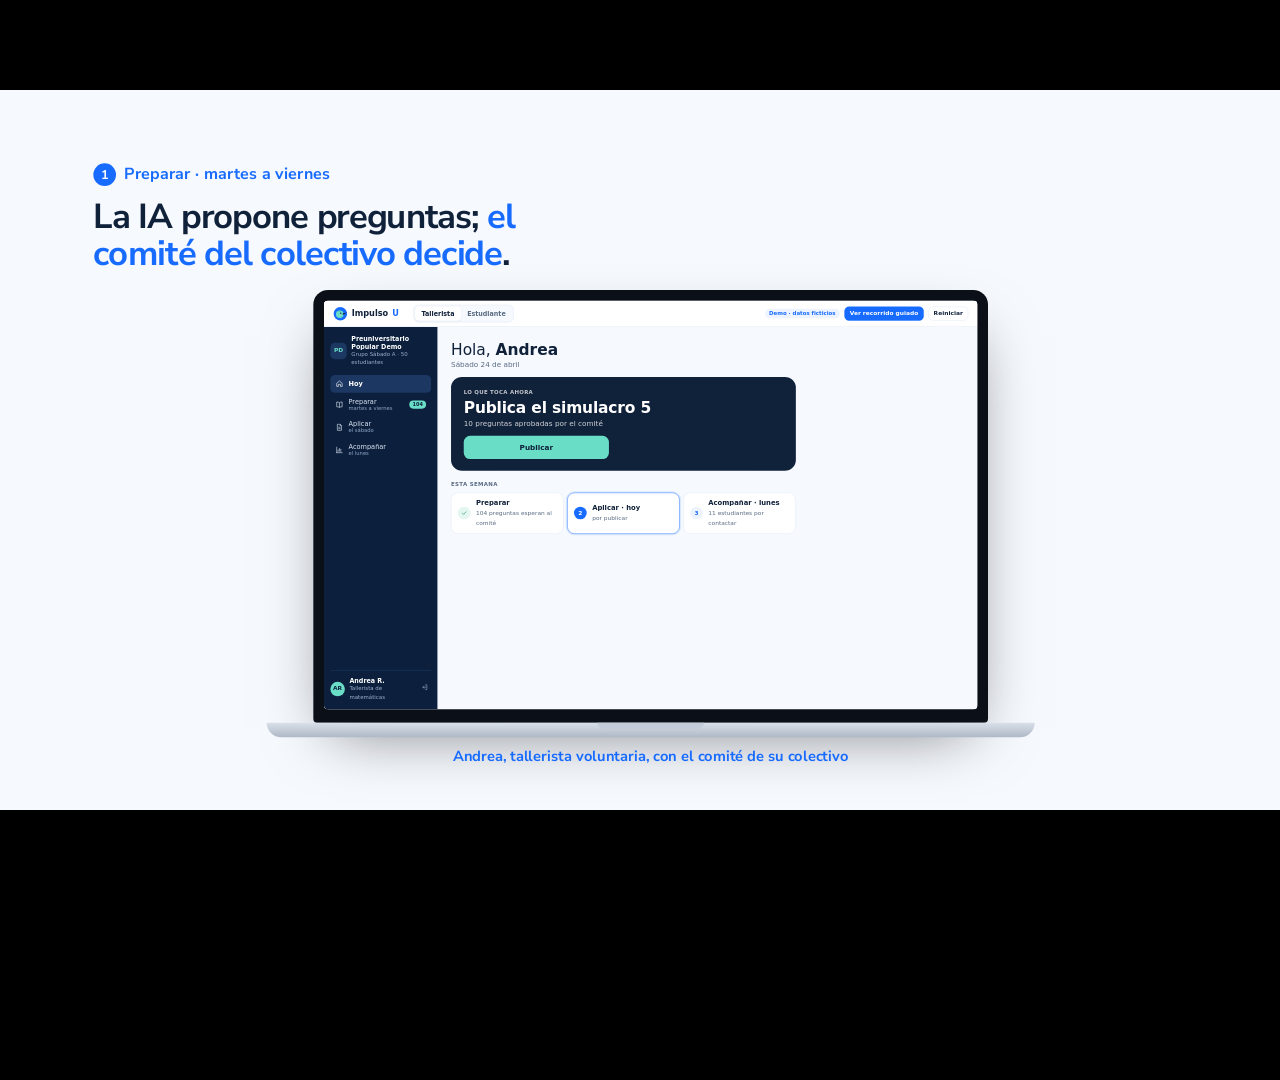
==== commit 5fa3ac17: "Deck publicado desde armar_deck.py (2026-11-25)" ====
--- a/vivo/video.html
+++ b/vivo/video.html
@@ -5,8 +5,8 @@
 <title>Impulso U · video de la demo</title>
 <link rel="preconnect" href="https://fonts.googleapis.com">
 <link rel="stylesheet" href="https://fonts.googleapis.com/css2?family=Nunito+Sans:wght@400;600;700&display=swap">
-<link rel="stylesheet" href="figuras-doc.css?v=1795576539">
-<link rel="stylesheet" href="deck.css?v=1795576539">
+<link rel="stylesheet" href="figuras-doc.css?v=1795577601">
+<link rel="stylesheet" href="deck.css?v=1795577601">
 </head>
 <body class="video">
 
@@ -30,7 +30,7 @@
   <div class="quien-dev" style="left:688px;top:990px;width:545px">Andrea · tallerista voluntaria</div>
   <div class="firma"><img class="mk" src="img/logo-isotipo.svg" alt="">Impulso <b>U</b></div><div class="num-l"></div>
 </section>
-<script src="escenas.js?v=1795576539"></script>
-<script src="deck.js?v=1795576539"></script>
+<script src="escenas.js?v=1795577601"></script>
+<script src="deck.js?v=1795577601"></script>
 </body>
 </html>
--- a/vivo/deck.css
+++ b/vivo/deck.css
@@ -1334,3 +1334,14 @@
 .eq-g .eq-l { font-size: 24px; font-weight: 800; font-family: var(--fuente); }
 .eq-g .eq-s { font-size: 19px; fill: #5A6B82; font-family: var(--fuente); }
 .eq-g .eq-p { font-size: 24px; font-weight: 800; font-family: var(--fuente); paint-order: stroke; stroke: #F6F9FE; stroke-width: 6px; }
+
+/* ---- proyeccion: resultado anual y subvención total (25-nov) ---- */
+.ra-g .rot { font-size: 26px; font-weight: 800; fill: #fff; font-family: var(--fuente); }
+.ra-g .val { font-size: 26px; font-weight: 800; font-family: var(--fuente); }
+.ra-g .eje { font-size: 20px; fill: #8FA6C6; font-family: var(--fuente); }
+.ra-ley { display: flex; gap: 30px; font-size: 19px; color: #C9D6EA; margin-top: -60px; padding-left: 120px; }
+.ra-ley i { display: inline-block; width: 16px; height: 16px; border-radius: 4px; margin-right: 8px; vertical-align: -2px; }
+.ra-sub { display: grid; grid-template-columns: 1fr 1fr; gap: 28px; margin-top: 26px; padding-left: 120px; }
+.ra-sub > div { border-left: 4px solid var(--borde-o); padding-left: 16px; font-size: 18px; color: #C9D6EA; line-height: 1.3; }
+.ra-sub span { display: block; font-size: 14px; font-weight: 800; letter-spacing: .06em; text-transform: uppercase; color: #8FA6C6; }
+.ra-sub b { display: block; font-size: 40px; line-height: 1.1; margin: 2px 0; }
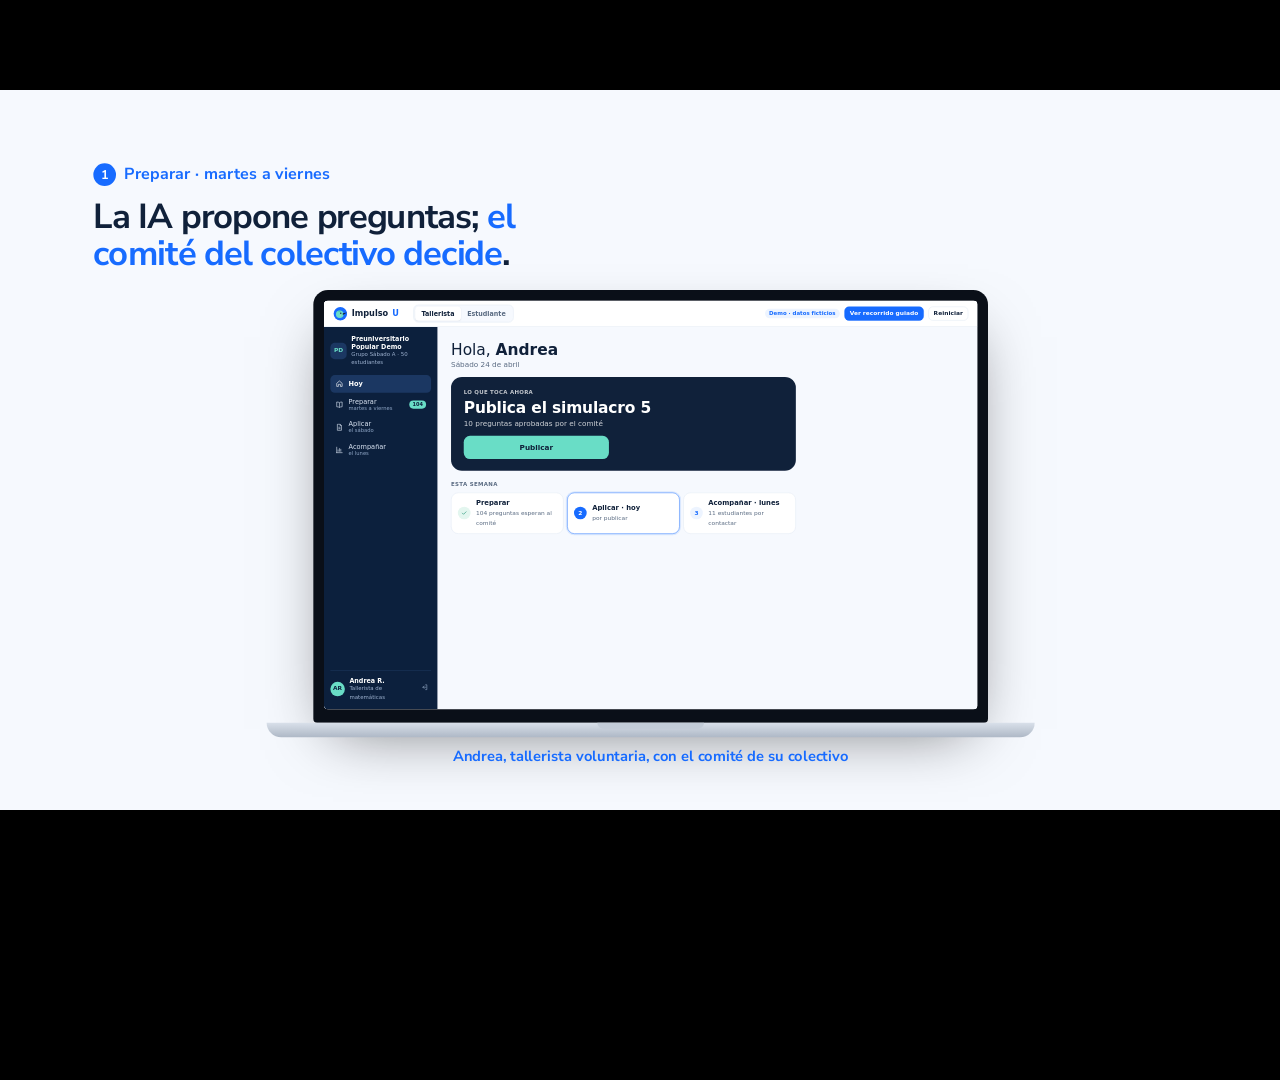
==== commit 06c5e2b6: "Deck publicado desde armar_deck.py (2026-11-25)" ====
--- a/vivo/video.html
+++ b/vivo/video.html
@@ -5,8 +5,8 @@
 <title>Impulso U · video de la demo</title>
 <link rel="preconnect" href="https://fonts.googleapis.com">
 <link rel="stylesheet" href="https://fonts.googleapis.com/css2?family=Nunito+Sans:wght@400;600;700&display=swap">
-<link rel="stylesheet" href="figuras-doc.css?v=1795577601">
-<link rel="stylesheet" href="deck.css?v=1795577601">
+<link rel="stylesheet" href="figuras-doc.css?v=1795580340">
+<link rel="stylesheet" href="deck.css?v=1795580340">
 </head>
 <body class="video">
 
@@ -30,7 +30,7 @@
   <div class="quien-dev" style="left:688px;top:990px;width:545px">Andrea · tallerista voluntaria</div>
   <div class="firma"><img class="mk" src="img/logo-isotipo.svg" alt="">Impulso <b>U</b></div><div class="num-l"></div>
 </section>
-<script src="escenas.js?v=1795577601"></script>
-<script src="deck.js?v=1795577601"></script>
+<script src="escenas.js?v=1795580340"></script>
+<script src="deck.js?v=1795580340"></script>
 </body>
 </html>
--- a/vivo/deck.css
+++ b/vivo/deck.css
@@ -1345,3 +1345,64 @@
 .ra-sub > div { border-left: 4px solid var(--borde-o); padding-left: 16px; font-size: 18px; color: #C9D6EA; line-height: 1.3; }
 .ra-sub span { display: block; font-size: 14px; font-weight: 800; letter-spacing: .06em; text-transform: uppercase; color: #8FA6C6; }
 .ra-sub b { display: block; font-size: 40px; line-height: 1.1; margin: 2px 0; }
+
+/* ---- metas: puntos y línea de tiempo (25-nov) */
+.mt2 { display: grid; grid-template-columns: 420px 1fr; gap: 80px; margin-top: 40px; align-items: start; }
+.mt2 .m-pts { grid-template-columns: repeat(10, 32px); gap: 10px; }
+.mt2 .m-pts i { width: 32px; height: 32px; }
+.mt2-tl { position: relative; padding-left: 40px; }
+.mt2-tl:before { content: ""; position: absolute; left: 11px; top: 10px; bottom: 10px; width: 3px; background: #C9D5E6; }
+.mt2-h { position: relative; margin-bottom: 18px; }
+.mt2-h:before { content: ""; position: absolute; left: -38px; top: 6px; width: 20px; height: 20px; border-radius: 50%; background: #fff; border: 4px solid var(--azul); }
+.mt2-h .f { font-weight: 800; font-size: 20px; color: var(--azul); letter-spacing: .04em; text-transform: uppercase; }
+.mt2-h > b { display: block; font-size: 27px; margin: 2px 0 4px; color: var(--tinta-c); }
+.mt2-h p, .mt2-h li { font-size: 21px; color: #43536E; line-height: 1.35; }
+.mt2-h ul { list-style: none; padding: 0; margin: 4px 0 0; }
+.mt2-h li b { color: var(--azul); }
+.mt2-gate { background: var(--tinta-c); border-radius: 16px; padding: 14px 22px; margin-left: -14px; }
+.mt2-gate:before { left: -24px; background: var(--ambar-o, #FFB547); border-color: var(--ambar-o, #FFB547); }
+.mt2-gate .f { color: #FFB547; } .mt2-gate > b { color: #fff; } .mt2-gate p { color: #D5DEEC; }
+/* ---- impacto: un colectivo en grande y zoom a los 15 (25-nov) */
+.ip2-k { display: none; }
+.ip2-tits { display: grid; }
+.ip2-t { grid-area: 1 / 1; transition: opacity .5s; opacity: 0; }
+#impacto .ip2-t.t0 { opacity: 1; }
+#impacto:has(.ip2-k1.ver) .ip2-t.t0 { opacity: 0; } #impacto:has(.ip2-k1.ver) .ip2-t.t1 { opacity: 1; }
+#impacto:has(.ip2-k2.ver) .ip2-t.t1 { opacity: 0; } #impacto:has(.ip2-k2.ver) .ip2-t.t2 { opacity: 1; }
+#impacto:has(.ip2-k3.ver) .ip2-t.t2 { opacity: 0; } #impacto:has(.ip2-k3.ver) .ip2-t.t3 { opacity: 1; }
+.ip2-campo { position: absolute; left: 140px; top: 320px; width: 1640px; height: 620px; }
+.ip2-grid { position: absolute; left: 0; top: 0; width: 1480px; height: 640px; transform-origin: 0 0; transform: translate(380px, 0) scale(2.55); transition: transform 1.4s cubic-bezier(.6, 0, .2, 1); }
+#impacto:has(.ip2-k2.ver) .ip2-grid { transform: translate(0, 20px) scale(.76); }
+.ip2-b { position: absolute; display: grid; grid-template-columns: repeat(10, 20px); column-gap: 6px; row-gap: 8px; }
+.ip2-otra { opacity: 0; transition: opacity .9s .5s; }
+#impacto:has(.ip2-k2.ver) .ip2-otra { opacity: 1; }
+.ip2-b i { width: 20px; height: 30px; position: relative; opacity: .22; transition: opacity .5s, filter .5s; }
+.ip2-b i:before { content: ""; position: absolute; left: 4.8px; top: .8px; width: 10.4px; height: 10.4px; border-radius: 50%; background: var(--c, #5B7096); }
+.ip2-b i:after { content: ""; position: absolute; left: 1.5px; right: 1.5px; top: 12.6px; bottom: 0; border-radius: 8.5px 8.5px 0 0; background: var(--c, #5B7096); }
+.ip2-b i.hoy { opacity: 1; --c: #7F93B5; }
+#impacto:has(.ip2-k1.ver) .ip2-b i.mas { opacity: 1; --c: var(--menta); }
+#impacto:has(.ip2-k1.ver):not(:has(.ip2-k2.ver)) .ip2-b i.mas { filter: drop-shadow(0 0 6px rgba(105, 221, 198, .8)); }
+#impacto .ip2-b i.laura { border-radius: 50%; }
+#impacto .ip2-b i.laura { outline: 2px solid transparent; outline-offset: 6px; transition: opacity .5s, filter .5s, outline-color .5s; }
+#impacto:has(.ip2-k1.ver):not(:has(.ip2-k2.ver)) .ip2-b i.laura { outline-color: #FFB547; }
+.ip2-laura { position: absolute; left: 200px; top: 534px; font-size: 24px; font-weight: 700; color: #FFB547; opacity: 0; transition: opacity .6s; }
+#impacto:has(.ip2-k1.ver):not(:has(.ip2-k2.ver)) .ip2-laura { opacity: 1; }
+.ip2-rot { position: absolute; left: 140px; bottom: 120px; font-size: 26px; color: #C9D6EA; opacity: 0; transition: opacity .6s; }
+.ip2-rot b { color: #fff; } .ip2-rot span { color: var(--menta); font-weight: 800; }
+#impacto.ver .ip2-rot.r0 { opacity: 1; }
+#impacto:has(.ip2-k1.ver) .ip2-rot.r0 { opacity: 0; }
+#impacto:has(.ip2-k1.ver):not(:has(.ip2-k2.ver)) .ip2-rot.r1 { opacity: 1; }
+.ip2-big { position: absolute; right: 140px; top: 340px; text-align: right; opacity: 0; transition: opacity .8s 1s; }
+#impacto:has(.ip2-k2.ver) .ip2-big { opacity: 1; }
+.ip2-big b { display: block; font-size: 150px; font-weight: 800; color: var(--menta); line-height: .9; }
+.ip2-big span { font-size: 28px; color: #C9D6EA; }
+.ip2-costo { position: absolute; right: 140px; top: 600px; width: 420px; border-left: 4px solid var(--menta); padding: 6px 0 6px 22px; opacity: 0; transition: opacity .6s; }
+#impacto:has(.ip2-k3.ver) .ip2-costo { opacity: 1; }
+.ip2-costo span { font-size: 16px; font-weight: 800; letter-spacing: .08em; text-transform: uppercase; color: var(--menta); }
+.ip2-costo b { display: block; font-size: 54px; font-weight: 800; color: #fff; margin: 6px 0; }
+.ip2-costo p { font-size: 22px; color: #C9D6EA; }
+.ip2-costo .mitad { margin-top: 12px; padding-top: 10px; border-top: 1px solid #2B4670; color: #AFC0DA; }
+.ip2-ley { position: absolute; left: 140px; bottom: 128px; display: flex; gap: 30px; font-size: 18px; color: #AFC0DA; opacity: 0; transition: opacity .6s; }
+#impacto:has(.ip2-k2.ver) .ip2-ley { opacity: 1; }
+.ip2-ley i { display: inline-block; width: 12px; height: 18px; border-radius: 6px 6px 3px 3px; margin-right: 8px; vertical-align: -2px; background: #5B7096; opacity: .5; }
+.ip2-ley i.hoy { background: #7F93B5; opacity: 1; } .ip2-ley i.mas { background: var(--menta); opacity: 1; }
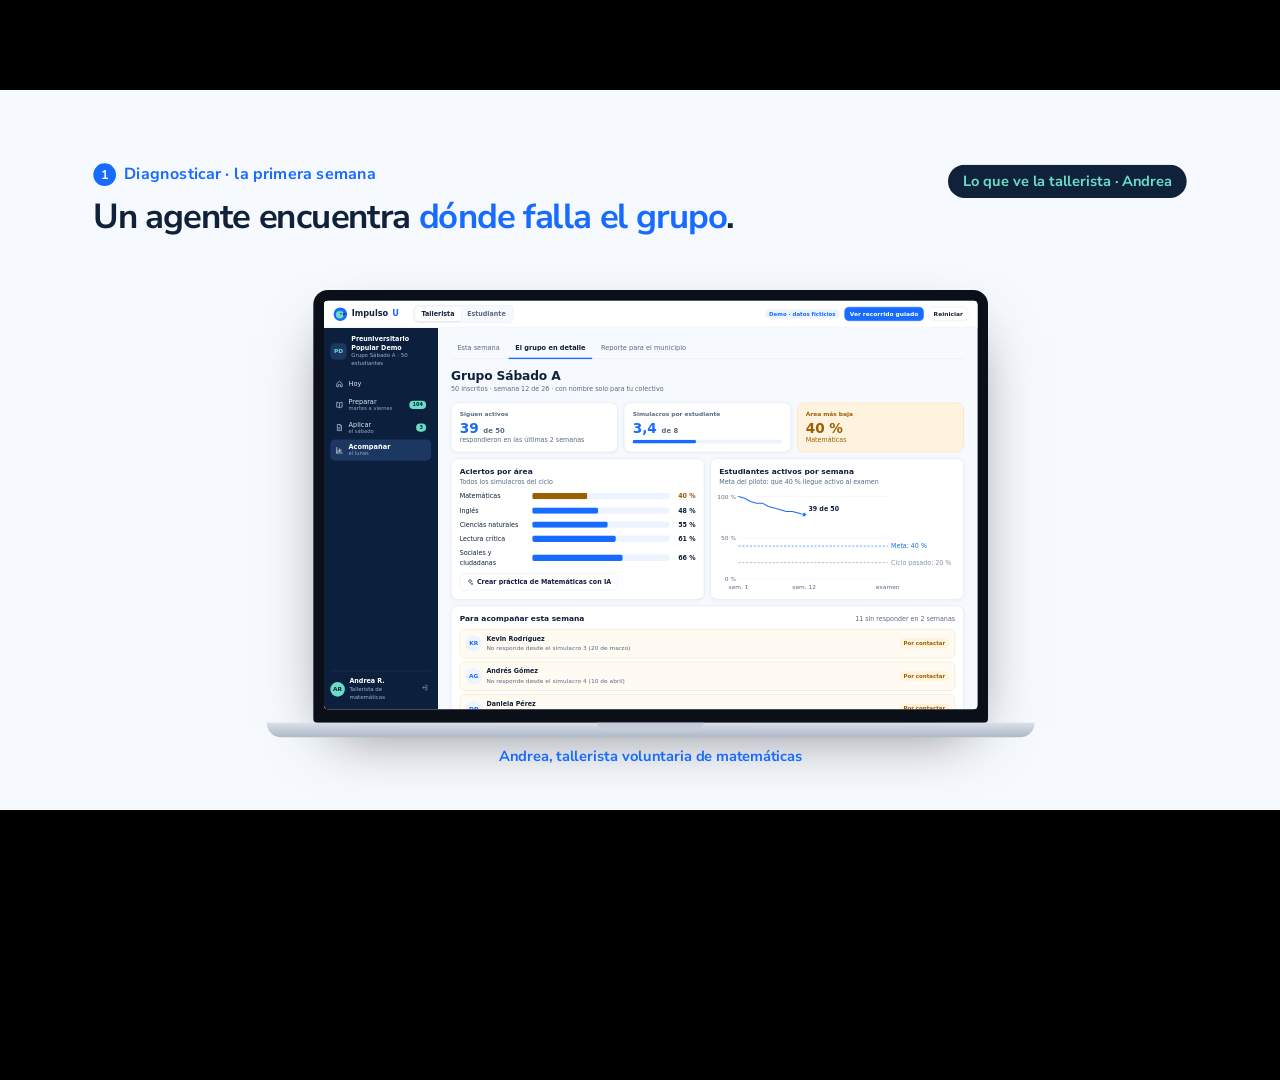
==== commit dd0de0d6: "Deck publicado desde armar_deck.py (2026-11-25)" ====
--- a/vivo/video.html
+++ b/vivo/video.html
@@ -5,32 +5,42 @@
 <title>Impulso U · video de la demo</title>
 <link rel="preconnect" href="https://fonts.googleapis.com">
 <link rel="stylesheet" href="https://fonts.googleapis.com/css2?family=Nunito+Sans:wght@400;600;700&display=swap">
-<link rel="stylesheet" href="figuras-doc.css?v=1795580340">
-<link rel="stylesheet" href="deck.css?v=1795580340">
+<link rel="stylesheet" href="figuras-doc.css?v=1795641709">
+<link rel="stylesheet" href="deck.css?v=1795641709">
 </head>
 <body class="video">
 
-<section class="lam clara" id="v-preparar" data-escena="vPreparar" data-quien="Video" data-tiempo="0:00" data-notas="">
-  <div class="cab-app"><div class="kick a"><span class="mom-n">1</span>Preparar · martes a viernes</div><div class="tit a" style="--i:1">La IA propone preguntas; <em>el comité del colectivo decide</em>.</div></div>
-  <div class="laptop" data-app="lap" data-ruta="#/" style="left:470px;top:300px;width:1012px"><div class="pantalla"><div class="vidrio" style="width:980px"></div></div><div class="base"></div></div>
-  <div class="quien-dev" style="left:470px;top:985px;width:1012px">Andrea, tallerista voluntaria, con el comité de su colectivo</div>
+<section class="lam clara" id="v-diagnosticar" data-escena="vDiagnosticar" data-quien="Video" data-tiempo="0:00" data-notas="">
+  <div class="cab-app"><div class="kick a"><span class="mom-n">1</span>Diagnosticar · la primera semana</div><div class="tit a" style="--i:1">Un agente encuentra <em>dónde falla el grupo</em>.</div></div>
+  <div class="ve-pill a" data-ve="tallerista" style="--i:2">Lo que ve la tallerista · Andrea</div>
+  <div class="laptop" data-app="lap" data-ruta="#/grupo" style="left:470px;top:300px;width:1012px"><div class="pantalla"><div class="vidrio" style="width:980px"></div></div><div class="base"></div></div>
+  <div class="quien-dev" style="left:470px;top:985px;width:1012px">Andrea, tallerista voluntaria de matemáticas</div>
   <div class="firma"><img class="mk" src="img/logo-isotipo.svg" alt="">Impulso <b>U</b></div><div class="num-l"></div>
 </section>
-<section class="lam " id="v-aplicar" data-escena="vAplicar" data-quien="Video" data-tiempo="0:00" data-notas="">
-  <div class="cab-app"><div class="kick a"><span class="mom-n">2</span>Aplicar · el sábado</div><div class="tit a" style="--i:1">Un código para el grupo, <em>y nada se pierde sin señal</em>.</div></div>
+<section class="lam " id="v-planear" data-escena="vPlanear" data-quien="Video" data-tiempo="0:00" data-notas="">
+  <div class="cab-app"><div class="kick a"><span class="mom-n">2</span>Planear · martes a viernes</div><div class="tit a" style="--i:1">Otro agente propone la clase; <em>Andrea la usa o la ajusta</em>.</div></div>
+  <div class="ve-pill a" data-ve="tallerista" style="--i:2">Lo que ve la tallerista · Andrea</div>
+  <div class="laptop" data-app="lap" data-ruta="#/clase" style="left:470px;top:300px;width:1012px"><div class="pantalla"><div class="vidrio" style="width:980px"></div></div><div class="base"></div></div>
+  <div class="quien-dev" style="left:470px;top:985px;width:1012px">Andrea, con el comité de su colectivo</div>
+  <div class="firma"><img class="mk" src="img/logo-isotipo.svg" alt="">Impulso <b>U</b></div><div class="num-l"></div>
+</section>
+<section class="lam clara" id="v-aplicar" data-escena="vAplicar" data-quien="Video" data-tiempo="0:00" data-notas="">
+  <div class="cab-app"><div class="kick a"><span class="mom-n">3</span>Aplicar · el sábado</div><div class="tit a" style="--i:1">Un código para el grupo, <em>y nada se pierde sin señal</em>.</div></div>
+  <div class="ve-pill a" data-ve="tallerista" style="--i:2">Lo que ve la tallerista · Andrea</div>
   <div class="tel" data-app="and" data-ruta="#/andrea?p=aplicar" style="left:520px;top:290px;height:680px;width:345px"></div>
   <div class="tel" data-app="tel" data-ruta="#/estudiante" style="left:1060px;top:290px;height:680px;width:345px"></div>
   <div class="quien-dev" style="left:420px;top:990px;width:545px">Andrea · tallerista voluntaria</div>
   <div class="quien-dev" style="left:960px;top:990px;width:545px">Laura · estudiante de grado 11</div>
   <div class="firma"><img class="mk" src="img/logo-isotipo.svg" alt="">Impulso <b>U</b></div><div class="num-l"></div>
 </section>
-<section class="lam clara" id="v-acompanar" data-escena="vAcompanar" data-quien="Video" data-tiempo="0:00" data-notas="">
-  <div class="cab-app"><div class="kick a"><span class="mom-n">3</span>Acompañar · el lunes</div><div class="tit a" style="--i:1">Andrea sabe <em>a quién contactar</em> antes de que abandone.</div></div>
+<section class="lam " id="v-acompanar" data-escena="vAcompanar" data-quien="Video" data-tiempo="0:00" data-notas="">
+  <div class="cab-app"><div class="kick a"><span class="mom-n">4</span>Acompañar · el lunes</div><div class="tit a" style="--i:1">Andrea sabe a quién contactar, <em>y el plan se ajusta</em>.</div></div>
+  <div class="ve-pill a" data-ve="tallerista" style="--i:2">Lo que ve la tallerista · Andrea</div>
   <div class="tel" data-app="and" data-ruta="#/andrea?p=acompanar" style="left:790px;top:290px;height:680px;width:345px"></div>
   <div class="quien-dev" style="left:688px;top:990px;width:545px">Andrea · tallerista voluntaria</div>
   <div class="firma"><img class="mk" src="img/logo-isotipo.svg" alt="">Impulso <b>U</b></div><div class="num-l"></div>
 </section>
-<script src="escenas.js?v=1795580340"></script>
-<script src="deck.js?v=1795580340"></script>
+<script src="escenas.js?v=1795641709"></script>
+<script src="deck.js?v=1795641709"></script>
 </body>
 </html>
--- a/vivo/deck.css
+++ b/vivo/deck.css
@@ -1406,3 +1406,10 @@
 #impacto:has(.ip2-k2.ver) .ip2-ley { opacity: 1; }
 .ip2-ley i { display: inline-block; width: 12px; height: 18px; border-radius: 6px 6px 3px 3px; margin-right: 8px; vertical-align: -2px; background: #5B7096; opacity: .5; }
 .ip2-ley i.hoy { background: #7F93B5; opacity: 1; } .ip2-ley i.mas { background: var(--menta); opacity: 1; }
+
+/* Video de la demo: quién está en pantalla, y el celular que no actúa queda atenuado */
+.ve-pill { position: absolute; right: 140px; top: 112px; padding: 10px 22px; border-radius: 999px; font-size: 22px; font-weight: 700; background: var(--menta); color: var(--sup-o); transition: background .4s, color .4s; }
+.ve-pill[data-ve="estudiante"] { background: var(--azul); color: #fff; }
+.clara .ve-pill[data-ve="tallerista"] { background: var(--sup-o); color: var(--menta); }
+body.video .tel, body.video .quien-dev { transition: opacity .5s, filter .5s; }
+body.video .apagado { opacity: .3; filter: grayscale(.6); }
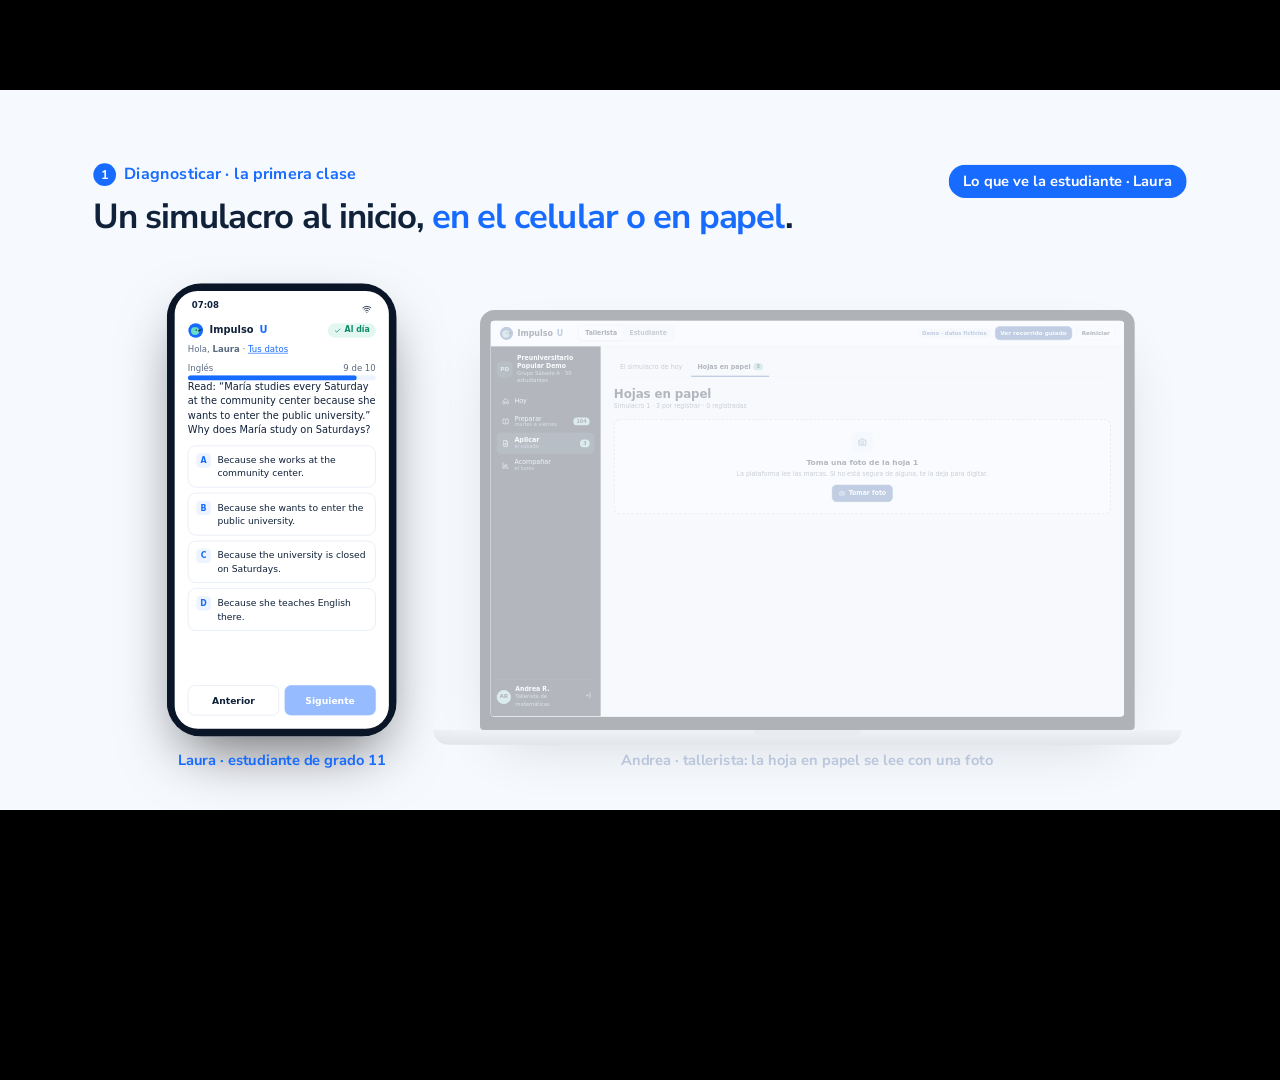
==== commit 3caf1ab0: "Deck publicado desde armar_deck.py (2026-11-25)" ====
--- a/vivo/video.html
+++ b/vivo/video.html
@@ -5,42 +5,49 @@
 <title>Impulso U · video de la demo</title>
 <link rel="preconnect" href="https://fonts.googleapis.com">
 <link rel="stylesheet" href="https://fonts.googleapis.com/css2?family=Nunito+Sans:wght@400;600;700&display=swap">
-<link rel="stylesheet" href="figuras-doc.css?v=1795641709">
-<link rel="stylesheet" href="deck.css?v=1795641709">
+<link rel="stylesheet" href="figuras-doc.css?v=1795643426">
+<link rel="stylesheet" href="deck.css?v=1795643426">
 </head>
 <body class="video">
 
-<section class="lam clara" id="v-diagnosticar" data-escena="vDiagnosticar" data-quien="Video" data-tiempo="0:00" data-notas="">
-  <div class="cab-app"><div class="kick a"><span class="mom-n">1</span>Diagnosticar · la primera semana</div><div class="tit a" style="--i:1">Un agente encuentra <em>dónde falla el grupo</em>.</div></div>
+<section class="lam clara" id="v-diagnostico" data-escena="vDiagnostico" data-quien="Video" data-tiempo="0:00" data-notas="">
+  <div class="cab-app"><div class="kick a"><span class="mom-n">1</span>Diagnosticar · la primera clase</div><div class="tit a" style="--i:1">Un simulacro al inicio, <em>en el celular o en papel</em>.</div></div>
+  <div class="ve-pill a" data-ve="estudiante" style="--i:2">Lo que ve la estudiante · Laura</div>
+  <div class="tel" data-app="tel" data-ruta="#/estudiante" style="left:250px;top:290px;height:680px;width:345px"></div>
+  <div class="laptop" data-app="lap" data-ruta="#/hojas" style="left:720px;top:330px;width:982px"><div class="pantalla"><div class="vidrio" style="width:950px"></div></div><div class="base"></div></div>
+  <div class="quien-dev" data-de="tel" style="left:150px;top:990px;width:545px">Laura · estudiante de grado 11</div>
+  <div class="quien-dev" data-de="lap" style="left:720px;top:990px;width:982px">Andrea · tallerista: la hoja en papel se lee con una foto</div>
+  <div class="firma"><img class="mk" src="img/logo-isotipo.svg" alt="">Impulso <b>U</b></div><div class="num-l"></div>
+</section>
+<section class="lam " id="v-debilidades" data-escena="vDebilidades" data-quien="Video" data-tiempo="0:00" data-notas="">
+  <div class="cab-app"><div class="kick a"><span class="mom-n">2</span>Diagnosticar · el agente de diagnóstico</div><div class="tit a" style="--i:1">Un agente encuentra <em>las debilidades del grupo</em>.</div></div>
   <div class="ve-pill a" data-ve="tallerista" style="--i:2">Lo que ve la tallerista · Andrea</div>
-  <div class="laptop" data-app="lap" data-ruta="#/grupo" style="left:470px;top:300px;width:1012px"><div class="pantalla"><div class="vidrio" style="width:980px"></div></div><div class="base"></div></div>
+  <div class="laptop" data-app="lap" data-ruta="#/diagnostico" style="left:470px;top:300px;width:1012px"><div class="pantalla"><div class="vidrio" style="width:980px"></div></div><div class="base"></div></div>
   <div class="quien-dev" style="left:470px;top:985px;width:1012px">Andrea, tallerista voluntaria de matemáticas</div>
   <div class="firma"><img class="mk" src="img/logo-isotipo.svg" alt="">Impulso <b>U</b></div><div class="num-l"></div>
 </section>
-<section class="lam " id="v-planear" data-escena="vPlanear" data-quien="Video" data-tiempo="0:00" data-notas="">
-  <div class="cab-app"><div class="kick a"><span class="mom-n">2</span>Planear · martes a viernes</div><div class="tit a" style="--i:1">Otro agente propone la clase; <em>Andrea la usa o la ajusta</em>.</div></div>
+<section class="lam clara" id="v-roadmap" data-escena="vRoadmap" data-quien="Video" data-tiempo="0:00" data-notas="">
+  <div class="cab-app"><div class="kick a"><span class="mom-n">3</span>Planear · el agente de plan</div><div class="tit a" style="--i:1">Otro agente arma <em>el roadmap del curso</em>.</div></div>
+  <div class="ve-pill a" data-ve="tallerista" style="--i:2">Lo que ve la tallerista · Andrea</div>
+  <div class="laptop" data-app="lap" data-ruta="#/roadmap" style="left:470px;top:300px;width:1012px"><div class="pantalla"><div class="vidrio" style="width:980px"></div></div><div class="base"></div></div>
+  <div class="quien-dev" style="left:470px;top:985px;width:1012px">Andrea, tallerista voluntaria de matemáticas</div>
+  <div class="firma"><img class="mk" src="img/logo-isotipo.svg" alt="">Impulso <b>U</b></div><div class="num-l"></div>
+</section>
+<section class="lam " id="v-clase" data-escena="vClase" data-quien="Video" data-tiempo="0:00" data-notas="">
+  <div class="cab-app"><div class="kick a"><span class="mom-n">4</span>Planear · cada clase</div><div class="tit a" style="--i:1">Y propone <em>la didáctica de cada clase</em>.</div></div>
   <div class="ve-pill a" data-ve="tallerista" style="--i:2">Lo que ve la tallerista · Andrea</div>
   <div class="laptop" data-app="lap" data-ruta="#/clase" style="left:470px;top:300px;width:1012px"><div class="pantalla"><div class="vidrio" style="width:980px"></div></div><div class="base"></div></div>
-  <div class="quien-dev" style="left:470px;top:985px;width:1012px">Andrea, con el comité de su colectivo</div>
+  <div class="quien-dev" style="left:470px;top:985px;width:1012px">Andrea la usa o la ajusta</div>
   <div class="firma"><img class="mk" src="img/logo-isotipo.svg" alt="">Impulso <b>U</b></div><div class="num-l"></div>
 </section>
-<section class="lam clara" id="v-aplicar" data-escena="vAplicar" data-quien="Video" data-tiempo="0:00" data-notas="">
-  <div class="cab-app"><div class="kick a"><span class="mom-n">3</span>Aplicar · el sábado</div><div class="tit a" style="--i:1">Un código para el grupo, <em>y nada se pierde sin señal</em>.</div></div>
+<section class="lam clara" id="v-ajuste" data-escena="vAjuste" data-quien="Video" data-tiempo="0:00" data-notas="">
+  <div class="cab-app"><div class="kick a"><span class="mom-n">5</span>Ajustar · después de cada simulacro</div><div class="tit a" style="--i:1">Cada simulacro <em>ajusta el plan</em>.</div></div>
   <div class="ve-pill a" data-ve="tallerista" style="--i:2">Lo que ve la tallerista · Andrea</div>
-  <div class="tel" data-app="and" data-ruta="#/andrea?p=aplicar" style="left:520px;top:290px;height:680px;width:345px"></div>
-  <div class="tel" data-app="tel" data-ruta="#/estudiante" style="left:1060px;top:290px;height:680px;width:345px"></div>
-  <div class="quien-dev" style="left:420px;top:990px;width:545px">Andrea · tallerista voluntaria</div>
-  <div class="quien-dev" style="left:960px;top:990px;width:545px">Laura · estudiante de grado 11</div>
+  <div class="laptop" data-app="lap" data-ruta="#/roadmap" style="left:470px;top:300px;width:1012px"><div class="pantalla"><div class="vidrio" style="width:980px"></div></div><div class="base"></div></div>
+  <div class="quien-dev" style="left:470px;top:985px;width:1012px">Andrea, tallerista voluntaria de matemáticas</div>
   <div class="firma"><img class="mk" src="img/logo-isotipo.svg" alt="">Impulso <b>U</b></div><div class="num-l"></div>
 </section>
-<section class="lam " id="v-acompanar" data-escena="vAcompanar" data-quien="Video" data-tiempo="0:00" data-notas="">
-  <div class="cab-app"><div class="kick a"><span class="mom-n">4</span>Acompañar · el lunes</div><div class="tit a" style="--i:1">Andrea sabe a quién contactar, <em>y el plan se ajusta</em>.</div></div>
-  <div class="ve-pill a" data-ve="tallerista" style="--i:2">Lo que ve la tallerista · Andrea</div>
-  <div class="tel" data-app="and" data-ruta="#/andrea?p=acompanar" style="left:790px;top:290px;height:680px;width:345px"></div>
-  <div class="quien-dev" style="left:688px;top:990px;width:545px">Andrea · tallerista voluntaria</div>
-  <div class="firma"><img class="mk" src="img/logo-isotipo.svg" alt="">Impulso <b>U</b></div><div class="num-l"></div>
-</section>
-<script src="escenas.js?v=1795641709"></script>
-<script src="deck.js?v=1795641709"></script>
+<script src="escenas.js?v=1795643426"></script>
+<script src="deck.js?v=1795643426"></script>
 </body>
 </html>
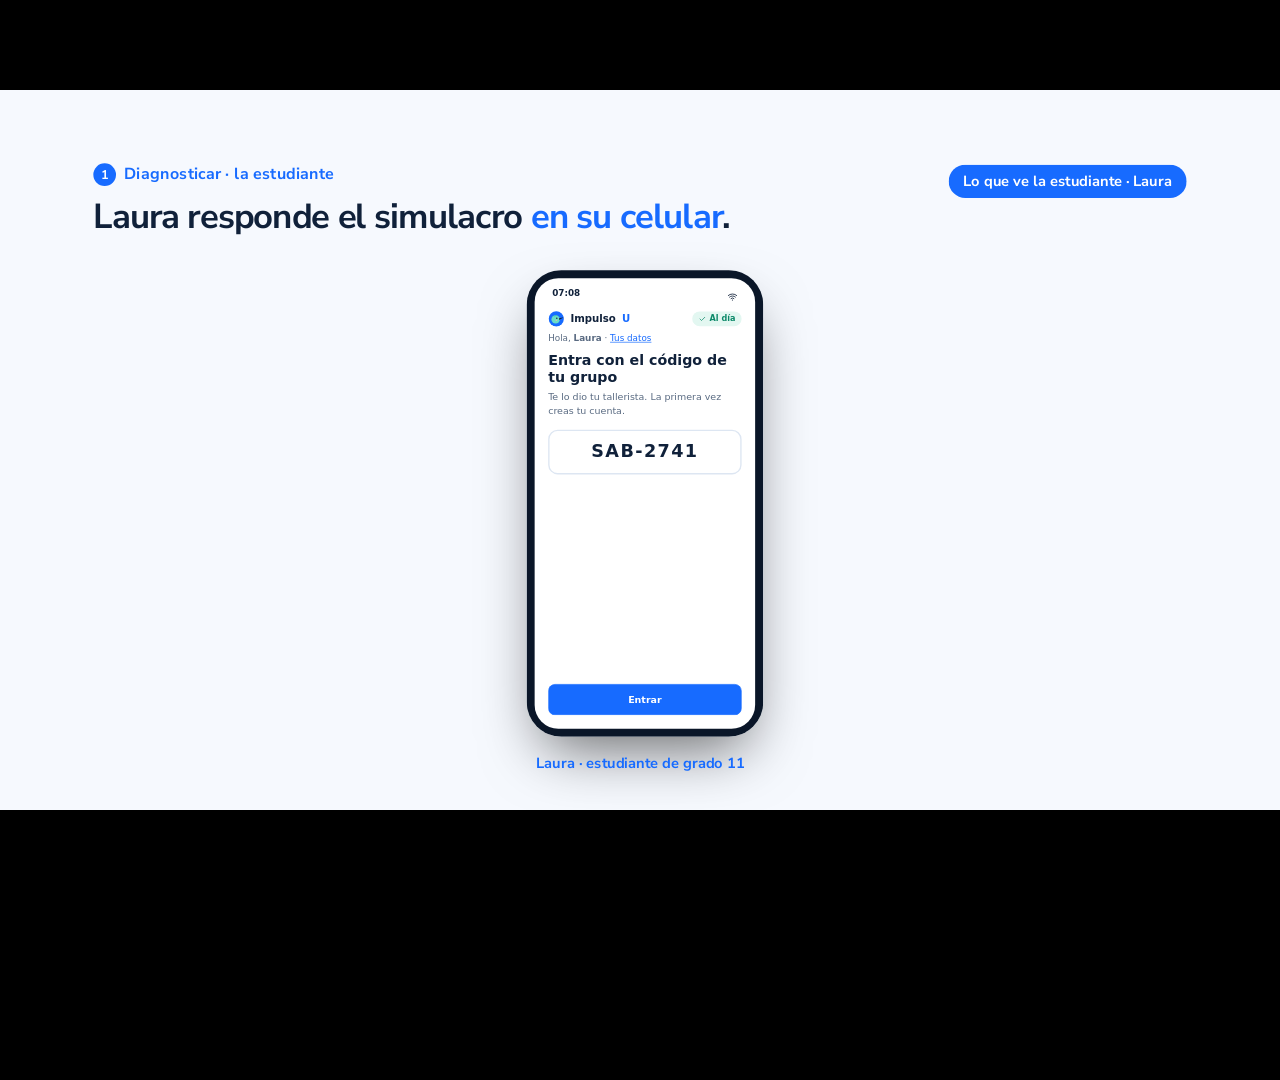
==== commit 52ae2edb: "Deck publicado desde armar_deck.py (2026-11-25)" ====
--- a/vivo/video.html
+++ b/vivo/video.html
@@ -5,49 +5,54 @@
 <title>Impulso U · video de la demo</title>
 <link rel="preconnect" href="https://fonts.googleapis.com">
 <link rel="stylesheet" href="https://fonts.googleapis.com/css2?family=Nunito+Sans:wght@400;600;700&display=swap">
-<link rel="stylesheet" href="figuras-doc.css?v=1795643426">
-<link rel="stylesheet" href="deck.css?v=1795643426">
+<link rel="stylesheet" href="figuras-doc.css?v=1795644016">
+<link rel="stylesheet" href="deck.css?v=1795644016">
 </head>
 <body class="video">
 
-<section class="lam clara" id="v-diagnostico" data-escena="vDiagnostico" data-quien="Video" data-tiempo="0:00" data-notas="">
-  <div class="cab-app"><div class="kick a"><span class="mom-n">1</span>Diagnosticar · la primera clase</div><div class="tit a" style="--i:1">Un simulacro al inicio, <em>en el celular o en papel</em>.</div></div>
+<section class="lam clara" id="v-estudiante" data-escena="vEstudiante" data-quien="Video" data-tiempo="0:00" data-notas="">
+  <div class="cab-app"><div class="kick a"><span class="mom-n">1</span>Diagnosticar · la estudiante</div><div class="tit a" style="--i:1">Laura responde el simulacro <em>en su celular</em>.</div></div>
   <div class="ve-pill a" data-ve="estudiante" style="--i:2">Lo que ve la estudiante · Laura</div>
-  <div class="tel" data-app="tel" data-ruta="#/estudiante" style="left:250px;top:290px;height:680px;width:345px"></div>
-  <div class="laptop" data-app="lap" data-ruta="#/hojas" style="left:720px;top:330px;width:982px"><div class="pantalla"><div class="vidrio" style="width:950px"></div></div><div class="base"></div></div>
-  <div class="quien-dev" data-de="tel" style="left:150px;top:990px;width:545px">Laura · estudiante de grado 11</div>
-  <div class="quien-dev" data-de="lap" style="left:720px;top:990px;width:982px">Andrea · tallerista: la hoja en papel se lee con una foto</div>
+  <div class="tel" data-app="tel" data-ruta="#/estudiante" style="left:790px;top:270px;height:700px;width:355px"></div>
+  <div class="quien-dev" style="left:688px;top:995px;width:545px">Laura · estudiante de grado 11</div>
   <div class="firma"><img class="mk" src="img/logo-isotipo.svg" alt="">Impulso <b>U</b></div><div class="num-l"></div>
 </section>
-<section class="lam " id="v-debilidades" data-escena="vDebilidades" data-quien="Video" data-tiempo="0:00" data-notas="">
+<section class="lam " id="v-papel" data-escena="vPapel" data-quien="Video" data-tiempo="0:00" data-notas="">
+  <div class="cab-app"><div class="kick a"><span class="mom-n">1</span>Diagnosticar · en papel</div><div class="tit a" style="--i:1">Quien no tiene celular, <em>responde en papel</em>.</div></div>
+  <div class="ve-pill a" data-ve="tallerista" style="--i:2">Lo que ve la tallerista · Andrea</div>
+  <div class="laptop" data-app="lap" data-ruta="#/hojas" style="left:470px;top:300px;width:1012px"><div class="pantalla"><div class="vidrio" style="width:980px"></div></div><div class="base"></div></div>
+  <div class="quien-dev" style="left:470px;top:985px;width:1012px">Andrea · tallerista: la hoja se lee con una foto</div>
+  <div class="firma"><img class="mk" src="img/logo-isotipo.svg" alt="">Impulso <b>U</b></div><div class="num-l"></div>
+</section>
+<section class="lam clara" id="v-debilidades" data-escena="vDebilidades" data-quien="Video" data-tiempo="0:00" data-notas="">
   <div class="cab-app"><div class="kick a"><span class="mom-n">2</span>Diagnosticar · el agente de diagnóstico</div><div class="tit a" style="--i:1">Un agente encuentra <em>las debilidades del grupo</em>.</div></div>
   <div class="ve-pill a" data-ve="tallerista" style="--i:2">Lo que ve la tallerista · Andrea</div>
   <div class="laptop" data-app="lap" data-ruta="#/diagnostico" style="left:470px;top:300px;width:1012px"><div class="pantalla"><div class="vidrio" style="width:980px"></div></div><div class="base"></div></div>
   <div class="quien-dev" style="left:470px;top:985px;width:1012px">Andrea, tallerista voluntaria de matemáticas</div>
   <div class="firma"><img class="mk" src="img/logo-isotipo.svg" alt="">Impulso <b>U</b></div><div class="num-l"></div>
 </section>
-<section class="lam clara" id="v-roadmap" data-escena="vRoadmap" data-quien="Video" data-tiempo="0:00" data-notas="">
+<section class="lam " id="v-roadmap" data-escena="vRoadmap" data-quien="Video" data-tiempo="0:00" data-notas="">
   <div class="cab-app"><div class="kick a"><span class="mom-n">3</span>Planear · el agente de plan</div><div class="tit a" style="--i:1">Otro agente arma <em>el roadmap del curso</em>.</div></div>
   <div class="ve-pill a" data-ve="tallerista" style="--i:2">Lo que ve la tallerista · Andrea</div>
   <div class="laptop" data-app="lap" data-ruta="#/roadmap" style="left:470px;top:300px;width:1012px"><div class="pantalla"><div class="vidrio" style="width:980px"></div></div><div class="base"></div></div>
   <div class="quien-dev" style="left:470px;top:985px;width:1012px">Andrea, tallerista voluntaria de matemáticas</div>
   <div class="firma"><img class="mk" src="img/logo-isotipo.svg" alt="">Impulso <b>U</b></div><div class="num-l"></div>
 </section>
-<section class="lam " id="v-clase" data-escena="vClase" data-quien="Video" data-tiempo="0:00" data-notas="">
+<section class="lam clara" id="v-clase" data-escena="vClase" data-quien="Video" data-tiempo="0:00" data-notas="">
   <div class="cab-app"><div class="kick a"><span class="mom-n">4</span>Planear · cada clase</div><div class="tit a" style="--i:1">Y propone <em>la didáctica de cada clase</em>.</div></div>
   <div class="ve-pill a" data-ve="tallerista" style="--i:2">Lo que ve la tallerista · Andrea</div>
   <div class="laptop" data-app="lap" data-ruta="#/clase" style="left:470px;top:300px;width:1012px"><div class="pantalla"><div class="vidrio" style="width:980px"></div></div><div class="base"></div></div>
   <div class="quien-dev" style="left:470px;top:985px;width:1012px">Andrea la usa o la ajusta</div>
   <div class="firma"><img class="mk" src="img/logo-isotipo.svg" alt="">Impulso <b>U</b></div><div class="num-l"></div>
 </section>
-<section class="lam clara" id="v-ajuste" data-escena="vAjuste" data-quien="Video" data-tiempo="0:00" data-notas="">
+<section class="lam " id="v-ajuste" data-escena="vAjuste" data-quien="Video" data-tiempo="0:00" data-notas="">
   <div class="cab-app"><div class="kick a"><span class="mom-n">5</span>Ajustar · después de cada simulacro</div><div class="tit a" style="--i:1">Cada simulacro <em>ajusta el plan</em>.</div></div>
   <div class="ve-pill a" data-ve="tallerista" style="--i:2">Lo que ve la tallerista · Andrea</div>
   <div class="laptop" data-app="lap" data-ruta="#/roadmap" style="left:470px;top:300px;width:1012px"><div class="pantalla"><div class="vidrio" style="width:980px"></div></div><div class="base"></div></div>
   <div class="quien-dev" style="left:470px;top:985px;width:1012px">Andrea, tallerista voluntaria de matemáticas</div>
   <div class="firma"><img class="mk" src="img/logo-isotipo.svg" alt="">Impulso <b>U</b></div><div class="num-l"></div>
 </section>
-<script src="escenas.js?v=1795643426"></script>
-<script src="deck.js?v=1795643426"></script>
+<script src="escenas.js?v=1795644016"></script>
+<script src="deck.js?v=1795644016"></script>
 </body>
 </html>
